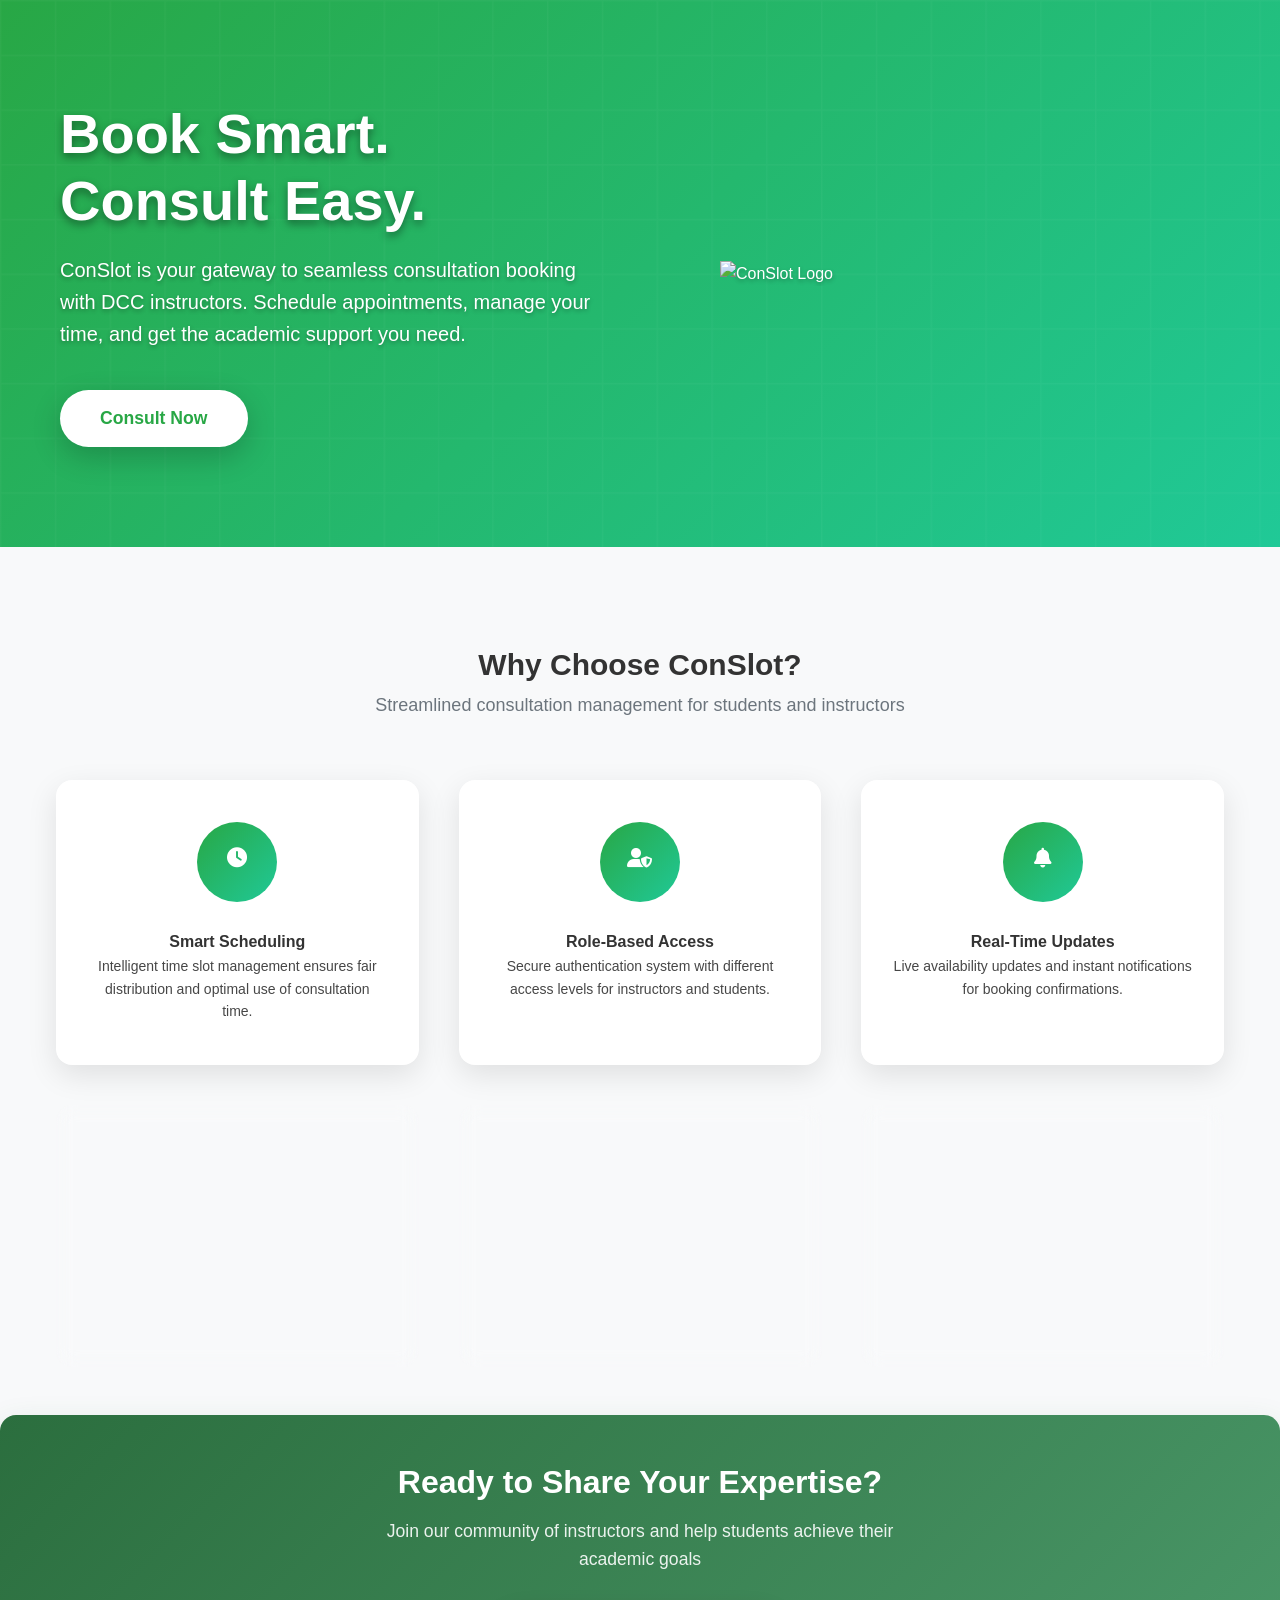
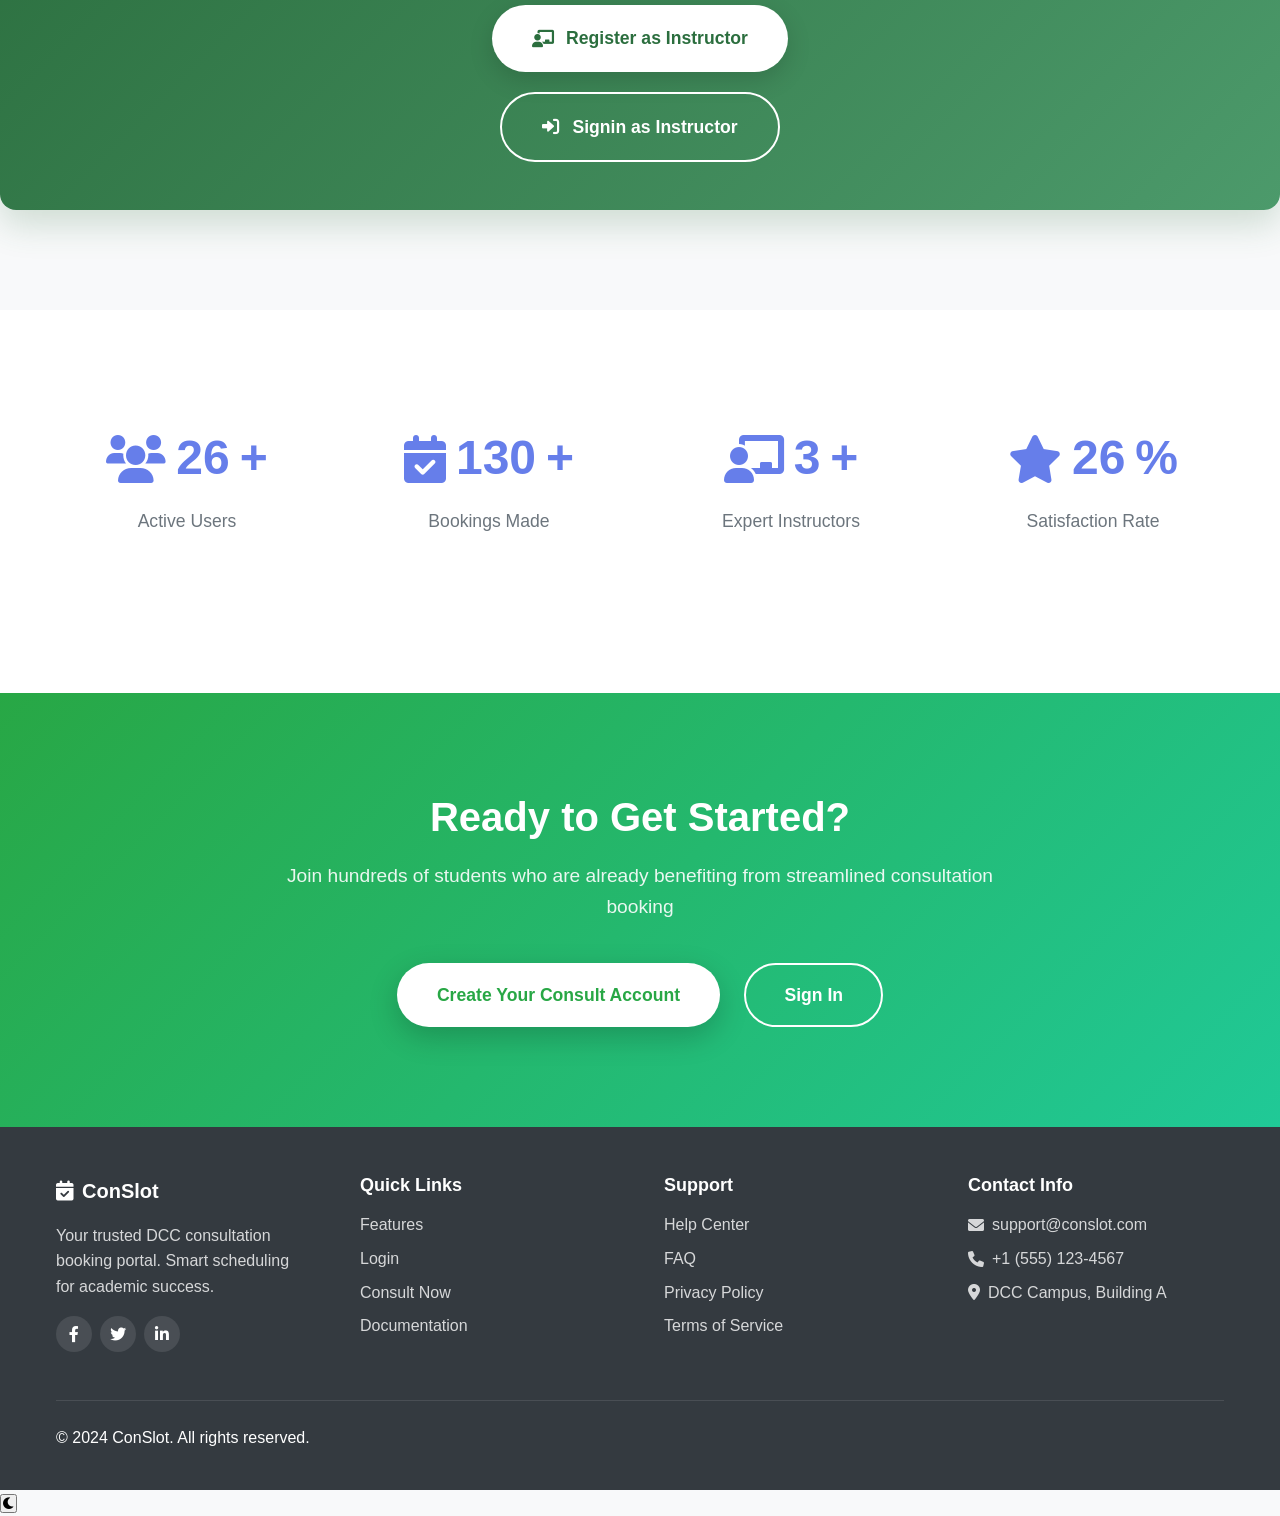
==== index.html @ 869dbb1c "Enhanced instructor registration and login system with modal interfaces - Added instructor registrat" ====
<!DOCTYPE html>
<html lang="en">
<head>
    <meta charset="UTF-8">
    <meta name="viewport" content="width=device-width, initial-scale=1.0">
    <title>ConSlot</title>
    <meta name="description" content="Book Smart. Consult Easy. Your gateway to seamless DCC consultation booking with expert instructors.">
    <meta name="keywords" content="consultation, booking, DCC, education, appointments, scheduling">
    <meta name="author" content="ConSlot Team">
    
    <!-- Open Graph Meta Tags -->
    <meta property="og:title" content="ConSlot - DCC Consultation Booking Portal">
    <meta property="og:description" content="Book Smart. Consult Easy. Your gateway to seamless DCC consultation booking.">
    <meta property="og:type" content="website">
    <meta property="og:url" content="https://yourdomain.com">
    
    <!-- Favicon -->
    <link rel="icon" type="image/png" href="img/conslot.png">
    
    <!-- CSS -->
    <link rel="stylesheet" href="css/style.css">
    <link rel="stylesheet" href="https://cdnjs.cloudflare.com/ajax/libs/font-awesome/6.0.0/css/all.min.css">
    
    <style>
        /* Additional landing page styles */
        .hero {
            background: linear-gradient(135deg, #28a745 0%, #20c997 100%);
            color: white;
            padding: 100px 0;
            position: relative;
            overflow: hidden;
            text-shadow: 0 2px 4px rgba(0,0,0,0.3);
        }
        
        .hero::before {
            content: '';
            position: absolute;
            top: 0;
            left: 0;
            right: 0;
            bottom: 0;
            background: url('data:image/svg+xml,<svg xmlns="http://www.w3.org/2000/svg" viewBox="0 0 100 100"><defs><pattern id="grid" width="10" height="10" patternUnits="userSpaceOnUse"><path d="M 10 0 L 0 0 0 10" fill="none" stroke="rgba(255,255,255,0.1)" stroke-width="0.5"/></pattern></defs><rect width="100" height="100" fill="url(%23grid)"/></svg>');
            opacity: 0.3;
        }
        
        .hero-content {
            position: relative;
            z-index: 2;
            max-width: 1200px;
            margin: 0 auto;
            padding: 0 20px;
            display: grid;
            grid-template-columns: 1fr 1fr;
            gap: 60px;
            align-items: center;
        }
        
        .hero-text h1 {
            font-size: 3.5rem;
            font-weight: 700;
            margin-bottom: 20px;
            line-height: 1.2;
            animation: fadeInUp 0.8s ease-out;
            color: #ffffff;
            text-shadow: 0 4px 8px rgba(0,0,0,0.4);
        }
        
        .hero-text p {
            font-size: 1.25rem;
            margin-bottom: 40px;
            opacity: 1;
            animation: fadeInUp 0.8s ease-out 0.2s both;
            color: #ffffff;
            text-shadow: 0 2px 4px rgba(0,0,0,0.3);
            font-weight: 500;
        }
        
        .hero-actions {
            display: flex;
            gap: 20px;
            flex-wrap: wrap;
            animation: fadeInUp 0.8s ease-out 0.4s both;
        }
        
        .hero-image {
            display: flex;
            flex-direction: column;
            justify-content: center;
            align-items: center;
            gap: 30px;
            animation: fadeInRight 0.8s ease-out 0.6s both;
        }
        
        .hero-image img {
            max-width: 100%;
            height: auto;
        }
        
        .conslot-logo {
            width: 450px;
            animation: float 3s ease-in-out infinite;
        }
        
        .features {
            padding: 100px 0;
            background: #f8f9fa;
            color: #333333;
        }
        
        .features-grid {
            display: grid;
            grid-template-columns: repeat(auto-fit, minmax(300px, 1fr));
            gap: 40px;
            margin-top: 60px;
        }
        
        .feature-card {
            background: white;
            padding: 40px 30px;
            border-radius: 16px;
            text-align: center;
            box-shadow: 0 10px 30px rgba(0,0,0,0.1);
            transition: all 0.3s ease;
            border: 2px solid transparent;
            color: #333333;
        }
        
        .feature-card:hover {
            transform: translateY(-10px);
            box-shadow: 0 20px 40px rgba(0,0,0,0.15);
            border-color: #667eea;
        }
        
        .feature-icon {
            width: 80px;
            height: 80px;
            margin: 0 auto 30px;
            background: linear-gradient(135deg, #28a745, #20c997);
            border-radius: 50%;
            display: flex;
            align-items: center;
            justify-content: center;
            font-size: 2rem;
            color: white;
            transition: transform 0.3s ease;
        }
        
        .feature-card:hover .feature-icon {
            transform: scale(1.1);
        }
        
        .stats {
            padding: 80px 0;
            background: white;
        }
        
        .stats-grid {
            display: grid;
            grid-template-columns: repeat(auto-fit, minmax(200px, 1fr));
            gap: 40px;
            text-align: center;
        }
        
        .stat-item {
            padding: 30px 20px;
        }
        
        .stat-number {
            font-size: 3rem;
            font-weight: 700;
            color: #667eea;
            margin-bottom: 10px;
            display: flex;
            align-items: center;
            justify-content: center;
            gap: 10px;
        }
        
        .stat-label {
            font-size: 1.1rem;
            color: #6c757d;
            font-weight: 500;
        }
        
        .cta {
            padding: 100px 0;
            background: linear-gradient(135deg, #28a745 0%, #20c997 100%);
            color: white;
            text-align: center;
        }
        
        .cta-content {
            max-width: 800px;
            margin: 0 auto;
            padding: 0 20px;
        }
        
        .cta h2 {
            font-size: 2.5rem;
            margin-bottom: 20px;
        }
        
        .cta p {
            font-size: 1.2rem;
            margin-bottom: 40px;
            opacity: 0.9;
        }
        
        .btn-cta {
            background: white;
            color: #28a745;
            padding: 18px 40px;
            font-size: 1.1rem;
            font-weight: 600;
            border: none;
            border-radius: 50px;
            text-decoration: none;
            display: inline-block;
            transition: all 0.3s ease;
            box-shadow: 0 10px 30px rgba(0,0,0,0.2);
        }
        
        .btn-cta:hover {
            transform: translateY(-3px);
            box-shadow: 0 15px 40px rgba(0,0,0,0.3);
            text-decoration: none;
            color: #20c997;
        }
        
        .btn-instructor-register {
            background: transparent;
            color: white;
            border: 2px solid white;
            padding: 16px 38px;
            font-size: 1.1rem;
            font-weight: 600;
            border-radius: 50px;
            text-decoration: none;
            display: inline-flex;
            align-items: center;
            gap: 10px;
            transition: all 0.3s ease;
            margin-left: 20px;
        }
        
        .btn-instructor-register:hover {
            background: white;
            color: #2b6e3e;
            transform: translateY(-3px);
            text-decoration: none;
        }
        
        .btn-secondary {
            background: transparent;
            color: white;
            border: 2px solid white;
            padding: 16px 38px;
            font-size: 1.1rem;
            font-weight: 600;
            border-radius: 50px;
            text-decoration: none;
            display: inline-block;
            transition: all 0.3s ease;
            margin-left: 20px;
        }
        
        .btn-secondary:hover {
            background: white;
            color: #667eea;
            text-decoration: none;
            transform: translateY(-3px);
        }
        
        /* Instructor CTA in Features Section */
        .instructor-cta-features {
            background: linear-gradient(135deg, #2b6e3e 0%, #4c9a6b 100%);
            margin: 3rem 0 0;
            padding: 3rem 2rem;
            border-radius: var(--radius-xl);
            text-align: center;
            box-shadow: 0 15px 35px rgba(43, 110, 62, 0.2);
        }
        
        .instructor-cta-features .cta-content {
            max-width: 600px;
            margin: 0 auto;
        }
        
        .instructor-cta-features h3 {
            color: white;
            font-size: 2rem;
            font-weight: 700;
            margin-bottom: 1rem;
        }
        
        .instructor-cta-features p {
            color: rgba(255, 255, 255, 0.9);
            font-size: 1.1rem;
            margin-bottom: 2rem;
            font-weight: 500;
        }
        
        .btn-instructor-features {
            background: white;
            color: #2b6e3e;
            padding: 1.2rem 2.5rem;
            font-size: 1.1rem;
            font-weight: 600;
            border: none;
            border-radius: 50px;
            text-decoration: none;
            display: inline-flex;
            align-items: center;
            gap: 12px;
            transition: all 0.3s ease;
            box-shadow: 0 8px 25px rgba(0, 0, 0, 0.15);
        }
        
        .btn-instructor-features:hover {
            transform: translateY(-3px);
            box-shadow: 0 12px 35px rgba(0, 0, 0, 0.25);
            text-decoration: none;
        }
        
        .cta-buttons {
            display: flex;
            gap: 20px;
            justify-content: center;
            flex-wrap: wrap;
        }
        
        .btn-signin-features {
            background: transparent;
            color: white;
            border: 2px solid white;
            padding: 1.2rem 2.5rem;
            font-size: 1.1rem;
            font-weight: 600;
            border-radius: 50px;
            text-decoration: none;
            display: inline-flex;
            align-items: center;
            gap: 12px;
            transition: all 0.3s ease;
        }
        
        .btn-signin-features:hover {
            background: white;
            color: #2b6e3e;
            transform: translateY(-3px);
            text-decoration: none;
        }
        
        @keyframes fadeInUp {
            from {
                opacity: 0;
                transform: translateY(30px);
            }
            to {
                opacity: 1;
                transform: translateY(0);
            }
        }
        
        @keyframes fadeInRight {
            from {
                opacity: 0;
                transform: translateX(30px);
            }
            to {
                opacity: 1;
                transform: translateX(0);
            }
        }
        
        @keyframes float {
            0%, 100% {
                transform: translateY(0);
            }
            50% {
                transform: translateY(-20px);
            }
        }
        
        /* Modal Styles */
        .modal {
            display: none;
            position: fixed;
            z-index: 1000;
            left: 0;
            top: 0;
            width: 100%;
            height: 100%;
            background-color: rgba(0, 0, 0, 0.5);
            animation: fadeIn 0.3s ease;
            justify-content: center;
            align-items: center;
        }
        
        .modal.show {
            display: flex;
        }
        
        .modal-content {
            background: white;
            margin: 10% auto;
            padding: 0;
            border-radius: 16px;
            width: 90%;
            max-width: 500px;
            box-shadow: 0 20px 60px rgba(0, 0, 0, 0.3);
            animation: slideIn 0.3s ease;
        }
        
        .modal-header {
            background: linear-gradient(135deg, #28a745 0%, #20c997 100%);
            color: white;
            padding: 25px 30px;
            border-radius: 16px 16px 0 0;
            display: flex;
            justify-content: space-between;
            align-items: center;
        }
        
        .modal-header h3 {
            margin: 0;
            font-size: 1.5rem;
            font-weight: 600;
        }
        
        .close-btn {
            background: none;
            border: none;
            color: white;
            font-size: 2rem;
            cursor: pointer;
            opacity: 0.8;
            transition: opacity 0.3s ease;
            padding: 0;
            width: 30px;
            height: 30px;
            display: flex;
            align-items: center;
            justify-content: center;
        }
        
        .close-btn:hover {
            opacity: 1;
        }
        
        .modal-body {
            padding: 40px 30px;
            text-align: center;
        }
        
        .modal-body p {
            font-size: 1.2rem;
            margin-bottom: 30px;
            color: #333;
            font-weight: 500;
        }
        
        .modal-actions {
            display: flex;
            gap: 20px;
            justify-content: center;
            flex-wrap: wrap;
        }
        
        .modal-actions .btn {
            padding: 15px 30px;
            font-size: 1rem;
            font-weight: 600;
            border-radius: 50px;
            text-decoration: none;
            cursor: pointer;
            transition: all 0.3s ease;
            border: none;
            display: inline-flex;
            align-items: center;
            gap: 10px;
            min-width: 180px;
            justify-content: center;
        }
        
        .modal-actions .btn-primary {
            background: linear-gradient(135deg, #28a745 0%, #20c997 100%);
            color: white;
            box-shadow: 0 10px 30px rgba(40, 167, 69, 0.3);
        }
        
        .modal-actions .btn-primary:hover {
            transform: translateY(-3px);
            box-shadow: 0 15px 40px rgba(40, 167, 69, 0.4);
        }
        
        .modal-actions .btn-secondary {
            background: white;
            color: #28a745;
            border: 2px solid #28a745;
        }
        
        .modal-actions .btn-secondary:hover {
            background: #28a745;
            color: white;
            transform: translateY(-3px);
        }
        
        /* Modal Form Styles */
        .modal-large {
            max-width: 600px;
            width: 95%;
        }
        
        .modal-body {
            padding: 40px 30px;
            text-align: left;
        }
        
        .form-row {
            display: grid;
            grid-template-columns: 1fr 1fr 1fr;
            gap: 15px;
            margin-bottom: 20px;
        }
        
        .form-group {
            margin-bottom: 20px;
        }
        
        .form-label {
            display: flex;
            align-items: center;
            gap: 8px;
            margin-bottom: 8px;
            font-weight: 600;
            color: #374151;
            font-size: 0.9rem;
        }
        
        .form-label i {
            width: 20px;
            height: 20px;
            background: linear-gradient(135deg, #28a745, #20c997);
            border-radius: 6px;
            display: flex;
            align-items: center;
            justify-content: center;
            color: white;
            font-size: 0.75rem;
        }
        
        .form-control {
            width: 100%;
            padding: 12px 15px;
            border: 2px solid #e5e7eb;
            border-radius: 10px;
            font-size: 0.95rem;
            transition: all 0.3s ease;
            background: #f9fafb;
            color: #1f2937;
            font-weight: 500;
        }
        
        .form-control:focus {
            outline: none;
            border-color: #28a745;
            background: white;
            box-shadow: 0 0 0 3px rgba(40, 167, 69, 0.1);
            transform: translateY(-1px);
        }
        
        .form-control::placeholder {
            color: #9ca3af;
            font-weight: 400;
        }
        
        .password-input-group {
            position: relative;
        }
        
        .password-toggle {
            position: absolute;
            right: 15px;
            top: 50%;
            transform: translateY(-50%);
            background: none;
            border: none;
            color: #6b7280;
            cursor: pointer;
            padding: 5px;
            border-radius: 6px;
            transition: all 0.3s ease;
            font-size: 0.9rem;
        }
        
        .password-toggle:hover {
            color: #28a745;
            background: rgba(40, 167, 69, 0.1);
        }
        
        .password-strength {
            margin-top: 8px;
            display: none;
        }
        
        .strength-bar {
            height: 3px;
            border-radius: 2px;
            margin-bottom: 5px;
            transition: all 0.3s ease;
            background: #e5e7eb;
        }
        
        .strength-text {
            font-size: 0.7rem;
            font-weight: 500;
            color: #6b7280;
        }
        
        .strength-weak .strength-bar {
            background: #ef4444;
            width: 20%;
        }
        
        .strength-fair .strength-bar {
            background: #f59e0b;
            width: 40%;
        }
        
        .strength-good .strength-bar {
            background: #eab308;
            width: 60%;
        }
        
        .strength-strong .strength-bar {
            background: #10b981;
            width: 80%;
        }
        
        .strength-very-strong .strength-bar {
            background: #06b6d4;
            width: 100%;
        }
        
        .form-options {
            margin-bottom: 25px;
            display: flex;
            justify-content: space-between;
            align-items: center;
            flex-wrap: wrap;
            gap: 10px;
        }
        
        .checkbox-label {
            display: flex;
            align-items: flex-start;
            gap: 10px;
            font-size: 0.85rem;
            color: #4b5563;
            cursor: pointer;
            line-height: 1.4;
            font-weight: 500;
            margin: 0;
        }
        
        .checkbox-label input[type="checkbox"] {
            width: 1rem;
            height: 1rem;
            accent-color: #28a745;
            cursor: pointer;
            margin-top: 2px;
            flex-shrink: 0;
        }
        
        .checkbox-label a {
            color: #28a745;
            text-decoration: none;
            font-weight: 600;
            transition: all 0.3s ease;
        }
        
        .checkbox-label a:hover {
            text-decoration: underline;
        }
        
        .forgot-password {
            color: #28a745;
            text-decoration: none;
            font-size: 0.85rem;
            font-weight: 600;
            transition: all 0.3s ease;
        }
        
        .forgot-password:hover {
            text-decoration: underline;
        }
        
        .form-actions {
            display: flex;
            flex-direction: column;
            gap: 15px;
        }
        
        .btn-full {
            width: 100%;
            padding: 15px 20px;
            font-size: 1rem;
            font-weight: 600;
            border-radius: 10px;
            text-decoration: none;
            cursor: pointer;
            transition: all 0.3s ease;
            border: none;
            display: flex;
            align-items: center;
            justify-content: center;
            gap: 10px;
        }
        
        .btn-full.btn-primary {
            background: linear-gradient(135deg, #28a745, #20c997);
            color: white;
            box-shadow: 0 10px 25px rgba(40, 167, 69, 0.3);
        }
        
        .btn-full.btn-primary:hover {
            transform: translateY(-2px);
            box-shadow: 0 15px 35px rgba(40, 167, 69, 0.4);
        }
        
        .btn-full.btn-secondary {
            background: white;
            color: #28a745;
            border: 2px solid #28a745;
        }
        
        .btn-full.btn-secondary:hover {
            background: #28a745;
            color: white;
            transform: translateY(-2px);
        }
        
        .btn-google {
            width: 100%;
            padding: 1.125rem;
            background: white;
            border: 2px solid #e5e7eb;
            border-radius: 16px;
            color: #374151;
            display: flex;
            align-items: center;
            justify-content: center;
            gap: 0.75rem;
            transition: all 0.3s ease;
            text-decoration: none;
            font-weight: 600;
            font-size: 1rem;
            box-shadow: 0 4px 15px rgba(0, 0, 0, 0.05);
        }
        
        .btn-google:hover {
            background: #f8fafc;
            border-color: #28a745;
            color: #1f2937;
            text-decoration: none;
            transform: translateY(-2px);
            box-shadow: 0 8px 25px rgba(40, 167, 69, 0.15);
        }
        
        .btn-google i {
            color: #4285f4;
            font-size: 1.25rem;
        }
        
        @media (max-width: 768px) {
            .form-row {
                grid-template-columns: 1fr;
                gap: 15px;
            }
            
            .modal-large {
                max-width: 95%;
                margin: 5% auto;
            }
            
            .modal-body {
                padding: 30px 20px;
            }
        }
        
        .modal-actions .btn-secondary {
            background: #f8f9fa;
            color: #333;
            border: 2px solid #e9ecef;
            box-shadow: 0 5px 20px rgba(0, 0, 0, 0.1);
        }
        
        .modal-actions .btn-secondary:hover {
            background: #e9ecef;
            transform: translateY(-2px);
            box-shadow: 0 8px 25px rgba(0, 0, 0, 0.15);
        }
        
        @keyframes fadeIn {
            from { opacity: 0; }
            to { opacity: 1; }
        }
        
        @keyframes slideIn {
            from {
                transform: translateY(-50px);
                opacity: 0;
            }
            to {
                transform: translateY(0);
                opacity: 1;
            }
        }
        
        @media (max-width: 768px) {
            .hero-content {
                grid-template-columns: 1fr;
                text-align: center;
            }
            
            .hero-text h1 {
                font-size: 2.5rem;
            }
            
            .hero-actions {
                justify-content: center;
            }
            
            .hero-image i {
                font-size: 8rem;
            }
            
            .features-grid {
                grid-template-columns: 1fr;
            }
            
            .stats-grid {
                grid-template-columns: repeat(2, 1fr);
            }
            
            .btn-secondary {
                margin-left: 0;
                margin-top: 20px;
            }
        }
    </style>
</head>
<body>
    <!-- Hero Section -->
    <section class="hero">
        <div class="hero-content">
            <div class="hero-text">
                <h1>Book Smart.<br>Consult Easy.</h1>
                <p>ConSlot is your gateway to seamless consultation booking with DCC instructors. Schedule appointments, manage your time, and get the academic support you need.</p>
                <div class="hero-actions">
                    <button onclick="showRegistrationModal()" class="btn-cta">Consult Now</button>
                </div>
            </div>
            <div class="hero-image">
                <img src="img/conslot-w-word-lg.png" alt="ConSlot Logo" class="conslot-logo">
            </div>
        </div>
    </section>

    <!-- Registration Modal -->
    <div id="registrationModal" class="modal">
        <div class="modal-content">
            <div class="modal-header">
                <h3>Welcome to ConSlot!</h3>
                <button class="close-btn" onclick="closeRegistrationModal()">&times;</button>
            </div>
            <div class="modal-body" id="modalBody">
                <!-- Initial choice screen -->
                <div id="choiceScreen">
                    <p>Do you already have an account with ConSlot?</p>
                    <div class="modal-actions">
                        <button onclick="showLoginScreen()" class="btn btn-primary">
                            <i class="fas fa-sign-in-alt"></i>
                            Yes, I have an account
                        </button>
                        <button onclick="showRegisterScreen()" class="btn btn-secondary">
                            <i class="fas fa-user-plus"></i>
                            No, I need to register
                        </button>
                    </div>
                </div>
                
                <!-- Registration form screen (hidden by default) -->
                <div id="registerScreen" style="display: none;">
                    <form id="registerModalForm" method="POST" action="auth/register.php">
                        <input type="hidden" name="csrf_token" value="">
                        
                        <div class="form-row">
                            <div class="form-group">
                                <label for="firstName" class="form-label">
                                    <i class="fas fa-user"></i>
                                    First Name
                                </label>
                                <input 
                                    type="text" 
                                    id="firstName" 
                                    name="first_name" 
                                    class="form-control" 
                                    placeholder="Enter your first name"
                                    required
                                    autocomplete="given-name"
                                >
                            </div>
                            
                            <div class="form-group">
                                <label for="middleName" class="form-label">
                                    <i class="fas fa-user"></i>
                                    Middle Name
                                </label>
                                <input 
                                    type="text" 
                                    id="middleName" 
                                    name="middle_name" 
                                    class="form-control" 
                                    placeholder="Enter your middle name (optional)"
                                    autocomplete="additional-name"
                                >
                            </div>
                            
                            <div class="form-group">
                                <label for="lastName" class="form-label">
                                    <i class="fas fa-user"></i>
                                    Last Name
                                </label>
                                <input 
                                    type="text" 
                                    id="lastName" 
                                    name="last_name" 
                                    class="form-control" 
                                    placeholder="Enter your last name"
                                    required
                                    autocomplete="family-name"
                                >
                            </div>
                        </div>
                        
                        <div class="form-group">
                            <label for="email" class="form-label">
                                <i class="fas fa-envelope"></i>
                                Email Address
                            </label>
                            <input 
                                type="email" 
                                id="email" 
                                name="email" 
                                class="form-control" 
                                placeholder="Enter your email"
                                required
                                autocomplete="email"
                            >
                        </div>
                        
                        <div class="form-group">
                            <label for="password" class="form-label">
                                <i class="fas fa-lock"></i>
                                Password
                            </label>
                            <div class="password-input-group">
                                <input 
                                    type="password" 
                                    id="password" 
                                    name="password" 
                                    class="form-control" 
                                    placeholder="Create a password"
                                    required
                                    autocomplete="new-password"
                                    minlength="6"
                                >
                                <button type="button" class="password-toggle" onclick="togglePassword('password')">
                                    <i class="fas fa-eye"></i>
                                </button>
                            </div>
                            <div class="password-strength" id="passwordStrength"></div>
                        </div>
                        
                        <div class="form-group">
                            <label for="confirm_password" class="form-label">
                                <i class="fas fa-lock"></i>
                                Confirm Password
                            </label>
                            <div class="password-input-group">
                                <input 
                                    type="password" 
                                    id="confirm_password" 
                                    name="confirm_password" 
                                    class="form-control" 
                                    placeholder="Confirm your password"
                                    required
                                    autocomplete="new-password"
                                    minlength="6"
                                >
                                <button type="button" class="password-toggle" onclick="togglePassword('confirm_password')">
                                    <i class="fas fa-eye"></i>
                                </button>
                            </div>
                        </div>
                        
                        <div class="form-options">
                            <label class="checkbox-label">
                                <input type="checkbox" name="terms" required>
                                <span class="checkmark"></span>
                                I agree to <a href="#" onclick="showTerms(); return false;">Terms of Service</a> and <a href="#" onclick="showPrivacy(); return false;">Privacy Policy</a>
                            </label>
                        </div>
                        
                        <div class="form-actions">
                            <button type="submit" class="btn btn-primary btn-full" id="submitBtn">
                                <i class="fas fa-user-plus"></i>
                                Create Account
                            </button>
                            <button type="button" class="btn btn-secondary btn-full" onclick="showChoiceScreen()">
                                <i class="fas fa-arrow-left"></i>
                                Back
                            </button>
                        </div>
                    </form>
                </div>
                
                <div class="auth-divider" id="registerDivider" style="display: none;">
                    <span>OR</span>
                </div>
                
                <div class="google-signin" id="registerGoogle" style="display: none;">
                    <a href="auth/google_oauth.php?action=register" class="btn btn-google btn-full">
                        <i class="fab fa-google"></i>
                        Sign up with Google
                    </a>
                </div>
            </div>
        </div>
    </div>

    <!-- Login Modal -->
    <div id="loginModal" class="modal">
        <div class="modal-content">
            <div class="modal-header">
                <h3>Sign In to ConSlot</h3>
                <button class="close-btn" onclick="closeLoginModal()">&times;</button>
            </div>
            <div class="modal-body">
                <form id="loginModalForm" method="POST" action="auth/login.php">
                    <input type="hidden" name="csrf_token" value="">
                    
                    <div class="form-group">
                        <label for="loginEmail" class="form-label">
                            <i class="fas fa-envelope"></i>
                            Email Address
                        </label>
                        <input 
                            type="email" 
                            id="loginEmail" 
                            name="email" 
                            class="form-control" 
                            placeholder="Enter your email"
                            required
                            autocomplete="email"
                        >
                    </div>
                    
                    <div class="form-group">
                        <label for="loginPassword" class="form-label">
                            <i class="fas fa-lock"></i>
                            Password
                        </label>
                        <div class="password-input-group">
                            <input 
                                type="password" 
                                id="loginPassword" 
                                name="password" 
                                class="form-control" 
                                placeholder="Enter your password"
                                required
                                autocomplete="current-password"
                            >
                            <button type="button" class="password-toggle" onclick="togglePassword('loginPassword')">
                                <i class="fas fa-eye"></i>
                            </button>
                        </div>
                    </div>
                    
                    <div class="form-options">
                        <label class="checkbox-label">
                            <input type="checkbox" name="remember" id="rememberMe">
                            <span class="checkmark"></span>
                            Remember me for 30 days
                        </label>
                        <a href="#" class="forgot-password">Forgot password?</a>
                    </div>
                    
                    <div class="form-actions">
                        <button type="submit" class="btn btn-primary btn-full">
                            <i class="fas fa-sign-in-alt"></i>
                            Sign In
                        </button>
                        <button type="button" class="btn btn-secondary btn-full" onclick="switchToRegister()">
                            <i class="fas fa-user-plus"></i>
                            Need an account? Register
                        </button>
                    </div>
                </form>
                
                <div class="auth-divider">
                    <span>OR</span>
                </div>
                
                <div class="google-signin">
                    <a href="auth/google_oauth.php?action=login" class="btn btn-google btn-full">
                        <i class="fab fa-google"></i>
                        Sign in with Google
                    </a>
                </div>
            </div>
        </div>
    </div>

    <!-- Instructor Login Modal -->
    <div id="instructorLoginModal" class="modal">
        <div class="modal-content">
            <div class="modal-header">
                <h3>Sign In to ConSlot</h3>
                <button class="close-btn" onclick="closeInstructorLoginModal()">&times;</button>
            </div>
            <div class="modal-body">
                <form id="instructorLoginForm" method="POST" action="auth/login.php">
                    <input type="hidden" name="csrf_token" value="">
                    <input type="hidden" name="user_type" value="instructor">
                    
                    <div class="form-group">
                        <label for="instructorLoginEmail" class="form-label">
                            <i class="fas fa-envelope"></i>
                            Email Address
                        </label>
                        <input 
                            type="email" 
                            id="instructorLoginEmail" 
                            name="email" 
                            class="form-control" 
                            placeholder="Enter your email"
                            required
                            autocomplete="email"
                        >
                    </div>
                    
                    <div class="form-group">
                        <label for="instructorLoginPassword" class="form-label">
                            <i class="fas fa-lock"></i>
                            Password
                        </label>
                        <div class="password-input-group">
                            <input 
                                type="password" 
                                id="instructorLoginPassword" 
                                name="password" 
                                class="form-control" 
                                placeholder="Enter your password"
                                required
                                autocomplete="current-password"
                            >
                            <button type="button" class="password-toggle" onclick="togglePassword('instructorLoginPassword')">
                                <i class="fas fa-eye"></i>
                            </button>
                        </div>
                    </div>
                    
                    <div class="form-options">
                        <label class="checkbox-label">
                            <input type="checkbox" name="remember" id="instructorRememberMe">
                            <span class="checkmark"></span>
                            Remember me for 30 days
                        </label>
                        <a href="#" class="forgot-password">Forgot password?</a>
                    </div>
                    
                    <div class="form-actions">
                        <button type="submit" class="btn btn-primary btn-full">
                            <i class="fas fa-sign-in-alt"></i>
                            Sign In
                        </button>
                        <button type="button" class="btn btn-secondary btn-full" onclick="showInstructorRegisterModal()">
                            <i class="fas fa-user-plus"></i>
                            Need an account? Register
                        </button>
                    </div>
                </form>
                
                <div class="auth-divider">
                    <span>OR</span>
                </div>
                
                <div class="google-signin">
                    <a href="auth/google_oauth.php?action=login&user_type=instructor" class="btn btn-google btn-full">
                        <i class="fab fa-google"></i>
                        Sign in with Google
                    </a>
                </div>
            </div>
        </div>
    </div>

    <!-- Instructor Registration Modal -->
    <div id="instructorRegisterModal" class="modal">
        <div class="modal-content">
            <div class="modal-header">
                <h3>Create Your ConSlot Account</h3>
                <button class="close-btn" onclick="closeInstructorRegisterModal()">&times;</button>
            </div>
            <div class="modal-body">
                <form id="instructorRegisterModalForm" method="POST" action="auth/instructor_register.php">
                    <input type="hidden" name="csrf_token" value="">
                    <input type="hidden" name="user_type" value="instructor">
                    
                    <div class="form-row">
                        <div class="form-group">
                            <label for="instructorFirstName" class="form-label">
                                <i class="fas fa-user"></i>
                                First Name
                            </label>
                            <input 
                                type="text" 
                                id="instructorFirstName" 
                                name="first_name" 
                                class="form-control" 
                                placeholder="Enter your first name"
                                required
                                autocomplete="given-name"
                            >
                        </div>
                        
                        <div class="form-group">
                            <label for="instructorMiddleName" class="form-label">
                                <i class="fas fa-user"></i>
                                Middle Name
                            </label>
                            <input 
                                type="text" 
                                id="instructorMiddleName" 
                                name="middle_name" 
                                class="form-control" 
                                placeholder="Enter your middle name (optional)"
                                autocomplete="additional-name"
                            >
                        </div>
                        
                        <div class="form-group">
                            <label for="instructorLastName" class="form-label">
                                <i class="fas fa-user"></i>
                                Last Name
                            </label>
                            <input 
                                type="text" 
                                id="instructorLastName" 
                                name="last_name" 
                                class="form-control" 
                                placeholder="Enter your last name"
                                required
                                autocomplete="family-name"
                            >
                        </div>
                    </div>
                    
                    <div class="form-group">
                        <label for="instructorEmail" class="form-label">
                            <i class="fas fa-envelope"></i>
                            Email Address
                        </label>
                        <input 
                            type="email" 
                            id="instructorEmail" 
                            name="email" 
                            class="form-control" 
                            placeholder="Enter your email"
                            required
                            autocomplete="email"
                        >
                    </div>
                    
                    <div class="form-group">
                        <label for="instructorPassword" class="form-label">
                            <i class="fas fa-lock"></i>
                            Password
                        </label>
                        <div class="password-input-group">
                            <input 
                                type="password" 
                                id="instructorPassword" 
                                name="password" 
                                class="form-control" 
                                placeholder="Create a password"
                                required
                                autocomplete="new-password"
                                minlength="6"
                            >
                            <button type="button" class="password-toggle" onclick="togglePassword('instructorPassword')">
                                <i class="fas fa-eye"></i>
                            </button>
                        </div>
                        <div class="password-strength" id="instructorPasswordStrength"></div>
                    </div>
                    
                    <div class="form-group">
                        <label for="instructorConfirmPassword" class="form-label">
                            <i class="fas fa-lock"></i>
                            Confirm Password
                        </label>
                        <div class="password-input-group">
                            <input 
                                type="password" 
                                id="instructorConfirmPassword" 
                                name="confirm_password" 
                                class="form-control" 
                                placeholder="Confirm your password"
                                required
                                autocomplete="new-password"
                                minlength="6"
                            >
                            <button type="button" class="password-toggle" onclick="togglePassword('instructorConfirmPassword')">
                                <i class="fas fa-eye"></i>
                            </button>
                        </div>
                    </div>
                    
                    <div class="form-options">
                        <label class="checkbox-label">
                            <input type="checkbox" name="terms" required>
                            <span class="checkmark"></span>
                            I agree to <a href="#" onclick="showTerms(); return false;">Terms of Service</a> and <a href="#" onclick="showPrivacy(); return false;">Privacy Policy</a>
                        </label>
                    </div>
                    
                    <div class="form-actions">
                        <button type="submit" class="btn btn-primary btn-full" id="instructorSubmitBtn">
                            <i class="fas fa-user-plus"></i>
                            Create Account
                        </button>
                        <button type="button" class="btn btn-secondary btn-full" onclick="closeInstructorRegisterModal()">
                            <i class="fas fa-arrow-left"></i>
                            Back
                        </button>
                    </div>
                </form>
                
                <div class="auth-divider">
                    <span>OR</span>
                </div>
                
                <div class="google-signin">
                    <a href="auth/google_oauth.php?action=register&user_type=instructor" class="btn btn-google btn-full">
                        <i class="fab fa-google"></i>
                        Sign up with Google
                    </a>
                </div>
            </div>
        </div>
    </div>

    <!-- Features Section -->
    <section class="features" id="features">
        <div class="container">
            <div class="section-header">
                <h2>Why Choose ConSlot?</h2>
                <p>Streamlined consultation management for students and instructors</p>
            </div>
            
            <div class="features-grid">
                <div class="feature-card">
                    <div class="feature-icon">
                        <i class="fas fa-clock"></i>
                    </div>
                    <h3>Smart Scheduling</h3>
                    <p>Intelligent time slot management ensures fair distribution and optimal use of consultation time.</p>
                </div>
                
                <div class="feature-card">
                    <div class="feature-icon">
                        <i class="fas fa-user-shield"></i>
                    </div>
                    <h3>Role-Based Access</h3>
                    <p>Secure authentication system with different access levels for instructors and students.</p>
                </div>
                
                <div class="feature-card">
                    <div class="feature-icon">
                        <i class="fas fa-bell"></i>
                    </div>
                    <h3>Real-Time Updates</h3>
                    <p>Live availability updates and instant notifications for booking confirmations.</p>
                </div>
                
                <div class="feature-card">
                    <div class="feature-icon">
                        <i class="fas fa-mobile-alt"></i>
                    </div>
                    <h3>Mobile Friendly</h3>
                    <p>Responsive design works seamlessly on desktop, tablet, and mobile devices.</p>
                </div>
                
                <div class="feature-card">
                    <div class="feature-icon">
                        <i class="fas fa-chart-line"></i>
                    </div>
                    <h3>Analytics Dashboard</h3>
                    <p>Comprehensive insights and statistics for instructors to track consultation trends.</p>
                </div>
                
                <div class="feature-card">
                    <div class="feature-icon">
                        <i class="fas fa-history"></i>
                    </div>
                    <h3>Booking History</h3>
                    <p>Complete record of all past and upcoming consultations for easy reference.</p>
                </div>
            </div>
        </div>
        
        <!-- Instructor CTA -->
        <div class="instructor-cta-features">
            <div class="cta-content">
                <h3>Ready to Share Your Expertise?</h3>
                <p>Join our community of instructors and help students achieve their academic goals</p>
                <div class="cta-buttons">
                    <a href="#" onclick="showInstructorRegisterModal()" class="btn-instructor-features">
                        <i class="fas fa-chalkboard-teacher"></i>
                        Register as Instructor
                    </a>
                    <a href="#" onclick="showInstructorLoginModal()" class="btn-signin-features">
                        <i class="fas fa-sign-in-alt"></i>
                        Signin as Instructor
                    </a>
                </div>
            </div>
        </div>
    </section>

    <!-- Statistics Section -->
    <section class="stats">
        <div class="container">
            <div class="stats-grid">
                <div class="stat-item">
                    <div class="stat-number">
                        <i class="fas fa-users"></i>
                        <span class="counter" data-target="100">0</span>+
                    </div>
                    <div class="stat-label">Active Users</div>
                </div>
                
                <div class="stat-item">
                    <div class="stat-number">
                        <i class="fas fa-calendar-check"></i>
                        <span class="counter" data-target="500">0</span>+
                    </div>
                    <div class="stat-label">Bookings Made</div>
                </div>
                
                <div class="stat-item">
                    <div class="stat-number">
                        <i class="fas fa-chalkboard-teacher"></i>
                        <span class="counter" data-target="10">0</span>+
                    </div>
                    <div class="stat-label">Expert Instructors</div>
                </div>
                
                <div class="stat-item">
                    <div class="stat-number">
                        <i class="fas fa-star"></i>
                        <span class="counter" data-target="98">0</span>%
                    </div>
                    <div class="stat-label">Satisfaction Rate</div>
                </div>
            </div>
        </div>
    </section>

    <!-- CTA Section -->
    <section class="cta">
        <div class="cta-content">
            <h2>Ready to Get Started?</h2>
            <p>Join hundreds of students who are already benefiting from streamlined consultation booking</p>
            <div class="cta-actions">
                <a href="register.html" class="btn-cta">Create Your Consult Account</a>
                <a href="auth/login.php" class="btn-secondary">Sign In</a>
            </div>
        </div>
    </section>

    <!-- Footer -->
    <footer class="footer">
        <div class="container">
            <div class="footer-content">
                <div class="footer-section">
                    <div class="footer-brand">
                        <i class="fas fa-calendar-check"></i>
                        <span>ConSlot</span>
                    </div>
                    <p class="footer-description">
                        Your trusted DCC consultation booking portal. Smart scheduling for academic success.
                    </p>
                    <div class="footer-social">
                        <a href="#" class="social-link" title="Facebook">
                            <i class="fab fa-facebook-f"></i>
                        </a>
                        <a href="#" class="social-link" title="Twitter">
                            <i class="fab fa-twitter"></i>
                        </a>
                        <a href="#" class="social-link" title="LinkedIn">
                            <i class="fab fa-linkedin-in"></i>
                        </a>
                    </div>
                </div>
                
                <div class="footer-section">
                    <h3>Quick Links</h3>
                    <ul class="footer-links">
                        <li><a href="#features">Features</a></li>
                        <li><a href="auth/login.php">Login</a></li>
                        <li><a href="register.html">Consult Now</a></li>
                        <li><a href="README.md">Documentation</a></li>
                    </ul>
                </div>
                
                <div class="footer-section">
                    <h3>Support</h3>
                    <ul class="footer-links">
                        <li><a href="#">Help Center</a></li>
                        <li><a href="#">FAQ</a></li>
                        <li><a href="#">Privacy Policy</a></li>
                        <li><a href="#">Terms of Service</a></li>
                    </ul>
                </div>
                
                <div class="footer-section">
                    <h3>Contact Info</h3>
                    <div class="footer-contact">
                        <div class="contact-item">
                            <i class="fas fa-envelope"></i>
                            <span>support@conslot.com</span>
                        </div>
                        <div class="contact-item">
                            <i class="fas fa-phone"></i>
                            <span>+1 (555) 123-4567</span>
                        </div>
                        <div class="contact-item">
                            <i class="fas fa-map-marker-alt"></i>
                            <span>DCC Campus, Building A</span>
                        </div>
                    </div>
                </div>
            </div>
            
            <div class="footer-bottom">
                <div class="footer-copyright">
                    <p>&copy; 2024 ConSlot. All rights reserved.</p>
                </div>
            </div>
        </div>
    </footer>

    <!-- JavaScript -->
    <script src="js/script.js"></script>
    
    <script>
        // Animated counter for statistics
        function animateCounter() {
            const counters = document.querySelectorAll('.counter');
            
            counters.forEach(counter => {
                const target = parseInt(counter.getAttribute('data-target'));
                const increment = target / 100;
                let current = 0;
                
                const updateCounter = () => {
                    current += increment;
                    if (current < target) {
                        counter.textContent = Math.ceil(current);
                        requestAnimationFrame(updateCounter);
                    } else {
                        counter.textContent = target;
                    }
                };
                
                updateCounter();
            });
        }
        
        // Check if element is in viewport
        function isInViewport(element) {
            const rect = element.getBoundingClientRect();
            return (
                rect.top >= 0 &&
                rect.left >= 0 &&
                rect.bottom <= (window.innerHeight || document.documentElement.clientHeight) &&
                rect.right <= (window.innerWidth || document.documentElement.clientWidth)
            );
        }
        
        // Start counter animation when stats section is visible
        function handleScroll() {
            const statsSection = document.querySelector('.stats');
            if (statsSection && isInViewport(statsSection)) {
                animateCounter();
                window.removeEventListener('scroll', handleScroll);
            }
        }
        
        // Smooth scroll for anchor links
        document.querySelectorAll('a[href^="#"]').forEach(anchor => {
            anchor.addEventListener('click', function (e) {
                e.preventDefault();
                const target = document.querySelector(this.getAttribute('href'));
                if (target) {
                    target.scrollIntoView({
                        behavior: 'smooth',
                        block: 'start'
                    });
                }
            });
        });
        
        // Initialize
        window.addEventListener('scroll', handleScroll);
        window.addEventListener('load', handleScroll);
        
        // Modal Functions
        function showRegistrationModal() {
            const modal = document.getElementById('registrationModal');
            modal.classList.add('show');
            document.body.style.overflow = 'hidden';
            // Show choice screen by default
            showChoiceScreen();
        }
        
        function closeRegistrationModal() {
            const modal = document.getElementById('registrationModal');
            modal.classList.remove('show');
            document.body.style.overflow = 'auto';
        }
        
        function goToLogin() {
            window.location.href = 'auth/login.php';
        }
        
        function goToRegister() {
            showRegistrationModal();
        }
        
        // Modal screen management
        function showChoiceScreen() {
            document.getElementById('choiceScreen').style.display = 'block';
            document.getElementById('registerScreen').style.display = 'none';
            document.getElementById('registerDivider').style.display = 'none';
            document.getElementById('registerGoogle').style.display = 'none';
            document.querySelector('.modal-header h3').textContent = 'Welcome to ConSlot!';
        }
        
        function showRegisterScreen() {
            document.getElementById('choiceScreen').style.display = 'none';
            document.getElementById('registerScreen').style.display = 'block';
            document.getElementById('registerDivider').style.display = 'flex';
            document.getElementById('registerGoogle').style.display = 'block';
            document.querySelector('.modal-header h3').textContent = 'Create Your ConSlot Account';
            generateCSRFToken();
        }
        
        function showLoginScreen() {
            closeRegistrationModal();
            showLoginModal();
        }
        
        // Login Modal Functions
        function showLoginModal() {
            const modal = document.getElementById('loginModal');
            modal.classList.add('show');
            document.body.style.overflow = 'hidden';
            generateLoginCSRFToken();
            // Load remembered email if exists
            loadRememberedEmail();
        }
        
        function closeLoginModal() {
            const modal = document.getElementById('loginModal');
            modal.classList.remove('show');
            document.body.style.overflow = 'auto';
        }
        
        // Instructor Registration Modal Functions
        function showInstructorRegisterModal() {
            const modal = document.getElementById('instructorRegisterModal');
            modal.classList.add('show');
            document.body.style.overflow = 'hidden';
            generateCSRFToken();
        }
        
        function closeInstructorRegisterModal() {
            const modal = document.getElementById('instructorRegisterModal');
            modal.classList.remove('show');
            document.body.style.overflow = 'auto';
        }
        
        // Instructor Login Modal Functions
        function showInstructorLoginModal() {
            const modal = document.getElementById('instructorLoginModal');
            modal.classList.add('show');
            document.body.style.overflow = 'hidden';
            generateCSRFToken();
        }
        
        function closeInstructorLoginModal() {
            const modal = document.getElementById('instructorLoginModal');
            modal.classList.remove('show');
            document.body.style.overflow = 'auto';
        }
        
        function switchToRegister() {
            closeLoginModal();
            showRegistrationModal();
            showRegisterScreen();
        }
        
        function switchToLogin() {
            closeRegistrationModal();
            showLoginModal();
        }
        
        // Generate CSRF token for login
        function generateLoginCSRFToken() {
            const tokenInput = document.querySelector('#loginModalForm input[name="csrf_token"]');
            if (tokenInput) {
                tokenInput.value = Math.random().toString(36).substring(2, 15) + Math.random().toString(36).substring(2, 15);
            }
        }
        
        // Load remembered email
        function loadRememberedEmail() {
            const rememberedEmail = getCookie('remember_email');
            if (rememberedEmail) {
                document.getElementById('loginEmail').value = rememberedEmail;
                document.getElementById('rememberMe').checked = true;
            }
        }
        
        // Get cookie value
        function getCookie(name) {
            const value = `; ${document.cookie}`;
            const parts = value.split(`; ${name}=`);
            if (parts.length === 2) return parts.pop().split(';').shift();
        }
        
        // Password functions
        function togglePassword(inputId) {
            const input = document.getElementById(inputId);
            const toggle = input.nextElementSibling.querySelector('i');
            
            if (input.type === 'password') {
                input.type = 'text';
                toggle.classList.remove('fa-eye');
                toggle.classList.add('fa-eye-slash');
            } else {
                input.type = 'password';
                toggle.classList.remove('fa-eye-slash');
                toggle.classList.add('fa-eye');
            }
        }

        // Password strength checker
        function checkPasswordStrength(password) {
            const strengthDiv = document.getElementById('passwordStrength');
            let strength = 0;
            
            if (password.length >= 6) strength++;
            if (password.length >= 10) strength++;
            if (/[a-z]/.test(password) && /[A-Z]/.test(password)) strength++;
            if (/[0-9]/.test(password)) strength++;
            if (/[^a-zA-Z0-9]/.test(password)) strength++;
            
            const strengthLevels = [
                { class: 'weak', text: 'Weak password', color: '#ef4444' },
                { class: 'fair', text: 'Fair password', color: '#f59e0b' },
                { class: 'good', text: 'Good password', color: '#eab308' },
                { class: 'strong', text: 'Strong password', color: '#10b981' },
                { class: 'very-strong', text: 'Very strong password', color: '#06b6d4' }
            ];
            
            const level = strengthLevels[Math.min(strength - 1, strengthLevels.length - 1)];
            
            if (password.length > 0) {
                strengthDiv.innerHTML = `<div class="strength-bar ${level.class}" style="width: ${(strength / 5) * 100}%; background-color: ${level.color};"></div>
                                         <span class="strength-text" style="color: ${level.color};">${level.text}</span>`;
                strengthDiv.style.display = 'block';
            } else {
                strengthDiv.style.display = 'none';
            }
        }

        // Password confirmation checker
        function checkPasswordMatch() {
            const password = document.getElementById('password').value;
            const confirmPassword = document.getElementById('confirm_password').value;
            const confirmInput = document.getElementById('confirm_password');
            
            if (confirmPassword.length > 0) {
                if (password === confirmPassword) {
                    confirmInput.classList.remove('error');
                    confirmInput.classList.add('success');
                } else {
                    confirmInput.classList.remove('success');
                    confirmInput.classList.add('error');
                }
            } else {
                confirmInput.classList.remove('error', 'success');
            }
        }

        // Form validation
        function validateForm() {
            const firstName = document.getElementById('firstName').value.trim();
            const lastName = document.getElementById('lastName').value.trim();
            const email = document.getElementById('email').value.trim();
            const password = document.getElementById('password').value;
            const confirmPassword = document.getElementById('confirm_password').value;
            const terms = document.querySelector('input[name="terms"]').checked;
            const submitBtn = document.getElementById('submitBtn');
            
            let isValid = true;
            
            // Validate first name
            if (firstName.length < 2) {
                isValid = false;
            }
            
            // Validate last name
            if (lastName.length < 2) {
                isValid = false;
            }
            
            // Validate email
            const emailRegex = /^[^\s@]+@[^\s@]+\.[^\s@]+$/;
            if (!emailRegex.test(email)) {
                isValid = false;
            }
            
            // Validate password
            if (password.length < 6) {
                isValid = false;
            }
            
            // Validate password match
            if (password !== confirmPassword) {
                isValid = false;
            }
            
            // Validate terms
            if (!terms) {
                isValid = false;
            }
            
            submitBtn.disabled = !isValid;
        }

        // Generate CSRF token (simplified version)
        function generateCSRFToken() {
            const tokenInput = document.querySelector('input[name="csrf_token"]');
            if (tokenInput) {
                // Generate a simple token (in production, use a more secure method)
                tokenInput.value = Math.random().toString(36).substring(2, 15) + Math.random().toString(36).substring(2, 15);
            }
        }

        function showTerms() {
            alert('Terms of Service:\n\n1. Use platform for legitimate consultation purposes\n2. Respect instructors\' time and schedules\n3. Provide accurate information\n4. Follow academic integrity guidelines\n5. Report any issues or concerns promptly');
        }

        function showPrivacy() {
            alert('Privacy Policy:\n\n1. We collect only necessary information for booking purposes\n2. Your personal data is encrypted and secure\n3. We do not share your information with third parties\n4. You can request data deletion at any time\n5. We comply with data protection regulations');
        }

        // Initialize form validation
        document.addEventListener('DOMContentLoaded', function() {
            const form = document.getElementById('registerModalForm');
            if (form) {
                const passwordField = document.getElementById('password');
                const confirmPasswordField = document.getElementById('confirm_password');
                
                passwordField.addEventListener('input', function() {
                    checkPasswordStrength(this.value);
                    checkPasswordMatch();
                    validateForm();
                });
                
                confirmPasswordField.addEventListener('input', function() {
                    checkPasswordMatch();
                    validateForm();
                });
                
                // Validate all fields on input
                form.addEventListener('input', validateForm);
                form.addEventListener('change', validateForm);
                
                // Initial validation
                validateForm();
            }
        });
        
        // Close modal when clicking outside
        window.onclick = function(event) {
            const regModal = document.getElementById('registrationModal');
            const loginModal = document.getElementById('loginModal');
            const instructorModal = document.getElementById('instructorRegisterModal');
            const instructorLoginModal = document.getElementById('instructorLoginModal');
            
            if (event.target === regModal) {
                closeRegistrationModal();
            }
            if (event.target === loginModal) {
                closeLoginModal();
            }
            if (event.target === instructorModal) {
                closeInstructorRegisterModal();
            }
            if (event.target === instructorLoginModal) {
                closeInstructorLoginModal();
            }
        }
        
        // Close modal with Escape key
        document.addEventListener('keydown', function(event) {
            if (event.key === 'Escape') {
                closeRegistrationModal();
                closeLoginModal();
                closeInstructorRegisterModal();
                closeInstructorLoginModal();
            }
        });
    </script>
</body>
</html>
---- css/style.css ----
/**
 * ConSlot CSS Stylesheet
 * DCC Consultation Booking Portal
 */

/* CSS Variables */
:root {
    /* Colors */
    --primary-color: #007bff;
    --primary-dark: #0056b3;
    --primary-light: #66b3ff;
    --secondary-color: #6c757d;
    --success-color: #28a745;
    --warning-color: #ffc107;
    --danger-color: #dc3545;
    --info-color: #17a2b8;
    --light-color: #f8f9fa;
    --dark-color: #343a40;
    
    /* Background Colors */
    --bg-primary: #ffffff;
    --bg-secondary: #f8f9fa;
    --bg-light: #e9ecef;
    --bg-dark: #343a40;
    
    /* Text Colors */
    --text-primary: #212529;
    --text-secondary: #6c757d;
    --text-muted: #868e96;
    --text-light: #ffffff;
    
    /* Border Colors */
    --border-color: #dee2e6;
    --border-light: #e9ecef;
    --border-dark: #adb5bd;
    
    /* Shadow */
    --shadow-sm: 0 0.125rem 0.25rem rgba(0, 0, 0, 0.075);
    --shadow: 0 0.5rem 1rem rgba(0, 0, 0, 0.15);
    --shadow-lg: 0 1rem 3rem rgba(0, 0, 0, 0.175);
    
    /* Spacing */
    --spacing-xs: 0.25rem;
    --spacing-sm: 0.5rem;
    --spacing-md: 1rem;
    --spacing-lg: 1.5rem;
    --spacing-xl: 3rem;
    
    /* Border Radius */
    --radius-sm: 0.25rem;
    --radius: 0.375rem;
    --radius-lg: 0.5rem;
    --radius-xl: 1rem;
    
    /* Typography */
    --font-family: -apple-system, BlinkMacSystemFont, 'Segoe UI', Roboto, 'Helvetica Neue', Arial, sans-serif;
    --font-size-xs: 0.75rem;
    --font-size-sm: 0.875rem;
    --font-size-base: 1rem;
    --font-size-lg: 1.125rem;
    --font-size-xl: 1.25rem;
    --font-size-2xl: 1.5rem;
    --font-size-3xl: 1.875rem;
    --font-size-4xl: 2.25rem;
    
    /* Transitions */
    --transition: all 0.3s ease;
    --transition-fast: all 0.15s ease;
}

/* Reset and Base Styles */
* {
    margin: 0;
    padding: 0;
    box-sizing: border-box;
}

html {
    scroll-behavior: smooth;
}

body {
    font-family: var(--font-family);
    font-size: var(--font-size-base);
    line-height: 1.6;
    color: var(--text-primary);
    background-color: var(--bg-secondary);
}

/* Container */
.container {
    max-width: 1200px;
    margin: 0 auto;
    padding: 0 var(--spacing-md);
}

/* Typography */
h1, h2, h3, h4, h5, h6 {
    font-weight: 600;
    line-height: 1.2;
    margin-bottom: var(--spacing-md);
}

h1 { font-size: var(--font-size-3xl); }
h2 { font-size: var(--font-size-2xl); }
h3 { font-size: var(--font-size-xl); }
h4 { font-size: var(--font-size-lg); }
h5 { font-size: var(--font-size-base); }
h6 { font-size: var(--font-size-sm); }

p {
    margin-bottom: var(--spacing-md);
}

a {
    color: var(--primary-color);
    text-decoration: none;
    transition: var(--transition-fast);
}

a:hover {
    color: var(--primary-dark);
    text-decoration: underline;
}

/* Header Navigation */
.header {
    background: var(--bg-primary);
    box-shadow: var(--shadow-sm);
    position: sticky;
    top: 0;
    z-index: 1000;
}

.navbar {
    padding: var(--spacing-md) 0;
}

.nav-container {
    display: flex;
    justify-content: space-between;
    align-items: center;
    max-width: 1200px;
    margin: 0 auto;
    padding: 0 var(--spacing-md);
}

.nav-brand .brand-link {
    display: flex;
    align-items: center;
    gap: var(--spacing-sm);
    font-size: var(--font-size-xl);
    font-weight: 700;
    color: var(--primary-color);
    text-decoration: none;
}

.nav-brand .brand-link:hover {
    text-decoration: none;
    color: var(--primary-dark);
}

.nav-menu {
    display: flex;
    align-items: center;
    gap: var(--spacing-lg);
}

.nav-links {
    display: flex;
    gap: var(--spacing-md);
}

.nav-link {
    display: flex;
    align-items: center;
    gap: var(--spacing-xs);
    padding: var(--spacing-sm) var(--spacing-md);
    border-radius: var(--radius);
    color: var(--text-secondary);
    text-decoration: none;
    transition: var(--transition-fast);
}

.nav-link:hover {
    color: var(--primary-color);
    background-color: var(--bg-light);
    text-decoration: none;
}

.nav-user {
    position: relative;
}

.user-dropdown {
    position: relative;
}

.user-dropdown-btn {
    display: flex;
    align-items: center;
    gap: var(--spacing-xs);
    padding: var(--spacing-sm) var(--spacing-md);
    background: var(--bg-light);
    border: 1px solid var(--border-color);
    border-radius: var(--radius);
    cursor: pointer;
    transition: var(--transition-fast);
}

.user-dropdown-btn:hover {
    background: var(--bg-secondary);
}

.user-dropdown-menu {
    position: absolute;
    top: 100%;
    right: 0;
    background: var(--bg-primary);
    border: 1px solid var(--border-color);
    border-radius: var(--radius);
    box-shadow: var(--shadow-lg);
    min-width: 250px;
    opacity: 0;
    visibility: hidden;
    transform: translateY(-10px);
    transition: var(--transition-fast);
    z-index: 1001;
}

.user-dropdown-menu.show {
    opacity: 1;
    visibility: visible;
    transform: translateY(0);
}

.user-info {
    padding: var(--spacing-md);
    border-bottom: 1px solid var(--border-light);
}

.user-name {
    font-weight: 600;
    margin-bottom: var(--spacing-xs);
}

.user-email {
    font-size: var(--font-size-sm);
    color: var(--text-secondary);
    margin-bottom: var(--spacing-xs);
}

.role-badge {
    display: inline-block;
    padding: var(--spacing-xs) var(--spacing-sm);
    font-size: var(--font-size-xs);
    font-weight: 500;
    border-radius: var(--radius-sm);
    text-transform: uppercase;
}

.role-admin {
    background: var(--primary-color);
    color: var(--text-light);
}

.role-student {
    background: var(--success-color);
    color: var(--text-light);
}

.dropdown-divider {
    height: 1px;
    background: var(--border-light);
    margin: var(--spacing-xs) 0;
}

.dropdown-item {
    display: flex;
    align-items: center;
    gap: var(--spacing-sm);
    padding: var(--spacing-sm) var(--spacing-md);
    color: var(--text-primary);
    text-decoration: none;
    transition: var(--transition-fast);
}

.dropdown-item:hover {
    background: var(--bg-light);
    color: var(--primary-color);
    text-decoration: none;
}

.dropdown-item.logout {
    color: var(--danger-color);
}

.dropdown-item.logout:hover {
    background: rgba(220, 53, 69, 0.1);
}

.mobile-menu-toggle {
    display: none;
    background: none;
    border: none;
    font-size: var(--font-size-lg);
    color: var(--text-primary);
    cursor: pointer;
}

/* Main Content */
.main-content {
    min-height: calc(100vh - 80px);
    padding-top: var(--spacing-lg);
}

.page-header {
    background: var(--bg-primary);
    padding: var(--spacing-xl) 0;
    margin-bottom: var(--spacing-lg);
    border-bottom: 1px solid var(--border-light);
}

.page-title {
    font-size: var(--font-size-3xl);
    font-weight: 700;
    color: var(--text-primary);
    margin-bottom: var(--spacing-sm);
}

.page-subtitle {
    font-size: var(--font-size-lg);
    color: var(--text-secondary);
    margin: 0;
}

/* Breadcrumbs */
.breadcrumbs {
    margin-bottom: var(--spacing-lg);
}

.breadcrumb {
    display: flex;
    align-items: center;
    gap: var(--spacing-sm);
    list-style: none;
    padding: var(--spacing-sm) 0;
}

.breadcrumb li {
    display: flex;
    align-items: center;
    gap: var(--spacing-sm);
}

.breadcrumb li:not(:last-child)::after {
    content: '/';
    color: var(--text-muted);
}

.breadcrumb a {
    color: var(--text-secondary);
    text-decoration: none;
}

.breadcrumb a:hover {
    color: var(--primary-color);
}

.breadcrumb .active {
    color: var(--text-primary);
    font-weight: 500;
}

/* Flash Messages */
.flash-messages {
    margin-bottom: var(--spacing-lg);
}

.alert {
    padding: var(--spacing-md);
    border-radius: var(--radius);
    margin-bottom: var(--spacing-md);
    border: 1px solid transparent;
    display: flex;
    align-items: center;
    justify-content: space-between;
}

.alert-success {
    background: rgba(40, 167, 69, 0.1);
    border-color: var(--success-color);
    color: var(--success-color);
}

.alert-danger {
    background: rgba(220, 53, 69, 0.1);
    border-color: var(--danger-color);
    color: var(--danger-color);
}

.alert-warning {
    background: rgba(255, 193, 7, 0.1);
    border-color: var(--warning-color);
    color: #856404;
}

.alert-info {
    background: rgba(23, 162, 184, 0.1);
    border-color: var(--info-color);
    color: var(--info-color);
}

.btn-close {
    background: none;
    border: none;
    font-size: var(--font-size-lg);
    cursor: pointer;
    opacity: 0.7;
    transition: var(--transition-fast);
}

.btn-close:hover {
    opacity: 1;
}

/* Buttons */
.btn {
    display: inline-flex;
    align-items: center;
    gap: var(--spacing-xs);
    padding: var(--spacing-sm) var(--spacing-md);
    font-size: var(--font-size-base);
    font-weight: 500;
    text-align: center;
    border: 1px solid transparent;
    border-radius: var(--radius);
    cursor: pointer;
    transition: var(--transition-fast);
    text-decoration: none;
    line-height: 1.5;
}

.btn:hover {
    text-decoration: none;
    transform: translateY(-1px);
}

.btn:active {
    transform: translateY(0);
}

.btn:disabled {
    opacity: 0.6;
    cursor: not-allowed;
    transform: none;
}

.btn-primary {
    background: var(--primary-color);
    border-color: var(--primary-color);
    color: var(--text-light);
}

.btn-primary:hover {
    background: var(--primary-dark);
    border-color: var(--primary-dark);
    color: var(--text-light);
}

.btn-outline {
    background: transparent;
    border-color: var(--border-color);
    color: var(--text-primary);
}

.btn-outline:hover {
    background: var(--bg-light);
    border-color: var(--border-dark);
}

.btn-success {
    background: var(--success-color);
    border-color: var(--success-color);
    color: var(--text-light);
}

.btn-warning {
    background: var(--warning-color);
    border-color: var(--warning-color);
    color: var(--text-primary);
}

.btn-danger {
    background: var(--danger-color);
    border-color: var(--danger-color);
    color: var(--text-light);
}

.btn-sm {
    padding: var(--spacing-xs) var(--spacing-sm);
    font-size: var(--font-size-sm);
}

.btn-large {
    padding: var(--spacing-md) var(--spacing-lg);
    font-size: var(--font-size-lg);
}

.btn-full {
    width: 100%;
    justify-content: center;
}

/* Forms */
.form-group {
    margin-bottom: var(--spacing-md);
}

.form-label {
    display: block;
    margin-bottom: var(--spacing-xs);
    font-weight: 500;
    color: var(--text-primary);
}

.form-control {
    width: 100%;
    padding: var(--spacing-sm) var(--spacing-md);
    font-size: var(--font-size-base);
    border: 1px solid var(--border-color);
    border-radius: var(--radius);
    background: var(--bg-primary);
    transition: var(--transition-fast);
}

.form-control:focus {
    outline: none;
    border-color: var(--primary-color);
    box-shadow: 0 0 0 0.2rem rgba(0, 123, 255, 0.25);
}

.form-control.error {
    border-color: var(--danger-color);
}

.form-control.success {
    border-color: var(--success-color);
}

.form-help {
    display: block;
    margin-top: var(--spacing-xs);
    font-size: var(--font-size-sm);
    color: var(--text-muted);
}

.password-input-group {
    position: relative;
}

.password-toggle {
    position: absolute;
    right: var(--spacing-sm);
    top: 50%;
    transform: translateY(-50%);
    background: none;
    border: none;
    color: var(--text-muted);
    cursor: pointer;
    padding: var(--spacing-xs);
}

.password-toggle:hover {
    color: var(--text-primary);
}

.password-strength {
    margin-top: var(--spacing-xs);
    display: none;
}

.strength-bar {
    height: 4px;
    border-radius: 2px;
    margin-bottom: var(--spacing-xs);
}

.strength-text {
    font-size: var(--font-size-xs);
    font-weight: 500;
}

.checkbox-label {
    display: flex;
    align-items: center;
    gap: var(--spacing-sm);
    cursor: pointer;
}

.checkbox-label input[type="checkbox"] {
    display: none;
}

.checkmark {
    width: 18px;
    height: 18px;
    border: 2px solid var(--border-color);
    border-radius: var(--radius-sm);
    position: relative;
    transition: var(--transition-fast);
}

.checkbox-label input[type="checkbox"]:checked + .checkmark {
    background: var(--primary-color);
    border-color: var(--primary-color);
}

.checkbox-label input[type="checkbox"]:checked + .checkmark::after {
    content: '✓';
    position: absolute;
    top: 50%;
    left: 50%;
    transform: translate(-50%, -50%);
    color: var(--text-light);
    font-size: var(--font-size-xs);
    font-weight: bold;
}

/* Cards */
.card {
    background: var(--bg-primary);
    border-radius: var(--radius-lg);
    box-shadow: var(--shadow-sm);
    margin-bottom: var(--spacing-lg);
    overflow: hidden;
}

.card-header {
    padding: var(--spacing-lg);
    border-bottom: 1px solid var(--border-light);
    display: flex;
    justify-content: space-between;
    align-items: center;
}

.card-header h3 {
    margin: 0;
    font-size: var(--font-size-xl);
}

.card-content {
    padding: var(--spacing-lg);
}

/* Dashboard Styles */
.dashboard {
    padding: var(--spacing-lg) 0;
}

.stats-grid {
    display: grid;
    grid-template-columns: repeat(auto-fit, minmax(250px, 1fr));
    gap: var(--spacing-lg);
    margin-bottom: var(--spacing-xl);
}

.stat-card {
    background: var(--bg-primary);
    border-radius: var(--radius-lg);
    padding: var(--spacing-lg);
    box-shadow: var(--shadow-sm);
    display: flex;
    align-items: center;
    gap: var(--spacing-md);
    transition: var(--transition-fast);
}

.stat-card:hover {
    transform: translateY(-2px);
    box-shadow: var(--shadow);
}

.stat-icon {
    width: 60px;
    height: 60px;
    border-radius: var(--radius-lg);
    display: flex;
    align-items: center;
    justify-content: center;
    font-size: var(--font-size-2xl);
    color: var(--text-light);
}

.stat-icon.blue { background: var(--primary-color); }
.stat-icon.green { background: var(--success-color); }
.stat-icon.orange { background: var(--warning-color); }
.stat-icon.purple { background: #6f42c1; }

.stat-content h3 {
    font-size: var(--font-size-2xl);
    font-weight: 700;
    margin-bottom: var(--spacing-xs);
}

.stat-content p {
    color: var(--text-secondary);
    margin-bottom: var(--spacing-sm);
}

.stat-details {
    display: flex;
    flex-direction: column;
    gap: var(--spacing-xs);
}

.detail-item {
    display: flex;
    align-items: center;
    gap: var(--spacing-xs);
    font-size: var(--font-size-sm);
    color: var(--text-muted);
}

/* Quick Actions */
.quick-actions {
    margin-bottom: var(--spacing-xl);
}

.quick-actions h2 {
    margin-bottom: var(--spacing-lg);
}

.actions-grid {
    display: grid;
    grid-template-columns: repeat(auto-fit, minmax(200px, 1fr));
    gap: var(--spacing-lg);
}

.action-card {
    background: var(--bg-primary);
    border-radius: var(--radius-lg);
    padding: var(--spacing-lg);
    text-align: center;
    box-shadow: var(--shadow-sm);
    transition: var(--transition-fast);
    text-decoration: none;
    color: var(--text-primary);
    display: block;
}

.action-card:hover {
    transform: translateY(-2px);
    box-shadow: var(--shadow);
    text-decoration: none;
    color: var(--primary-color);
}

.action-icon {
    width: 50px;
    height: 50px;
    margin: 0 auto var(--spacing-md);
    background: var(--bg-light);
    border-radius: 50%;
    display: flex;
    align-items: center;
    justify-content: center;
    font-size: var(--font-size-xl);
    color: var(--primary-color);
}

.action-card h3 {
    margin-bottom: var(--spacing-sm);
    font-size: var(--font-size-lg);
}

.action-card p {
    font-size: var(--font-size-sm);
    color: var(--text-secondary);
    margin: 0;
}

/* Dashboard Content */
.dashboard-content {
    margin-bottom: var(--spacing-xl);
}

.dashboard-grid {
    display: grid;
    grid-template-columns: repeat(auto-fit, minmax(400px, 1fr));
    gap: var(--spacing-lg);
}

/* Booking and Slot Lists */
.booking-list,
.slot-list {
    display: flex;
    flex-direction: column;
    gap: var(--spacing-md);
}

.booking-item,
.slot-item {
    background: var(--bg-light);
    border-radius: var(--radius);
    padding: var(--spacing-md);
    display: flex;
    justify-content: space-between;
    align-items: center;
    transition: var(--transition-fast);
}

.booking-item:hover,
.slot-item:hover {
    background: var(--border-light);
}

.booking-info,
.slot-info {
    flex: 1;
}

.booking-title,
.slot-title {
    display: flex;
    align-items: center;
    gap: var(--spacing-sm);
    margin-bottom: var(--spacing-xs);
    font-weight: 500;
}

.booking-status,
.slot-availability {
    font-size: var(--font-size-sm);
    padding: var(--spacing-xs) var(--spacing-sm);
    border-radius: var(--radius-sm);
}

.status-confirmed {
    background: rgba(40, 167, 69, 0.1);
    color: var(--success-color);
}

.status-completed {
    background: rgba(0, 123, 255, 0.1);
    color: var(--primary-color);
}

.status-cancelled {
    background: rgba(220, 53, 69, 0.1);
    color: var(--danger-color);
}

.booking-details,
.slot-details {
    display: flex;
    flex-wrap: wrap;
    gap: var(--spacing-md);
    margin-bottom: var(--spacing-xs);
}

.booking-details span,
.slot-details span {
    display: flex;
    align-items: center;
    gap: var(--spacing-xs);
    font-size: var(--font-size-sm);
    color: var(--text-secondary);
}

.booking-description,
.slot-description {
    font-size: var(--font-size-sm);
    color: var(--text-muted);
    margin-top: var(--spacing-xs);
}

.booking-actions,
.slot-actions {
    display: flex;
    gap: var(--spacing-sm);
}

/* Empty States */
.empty-state {
    text-align: center;
    padding: var(--spacing-xl);
    color: var(--text-muted);
}

.empty-state i {
    font-size: var(--font-size-4xl);
    margin-bottom: var(--spacing-md);
    opacity: 0.5;
}

.empty-state h3 {
    color: var(--text-secondary);
    margin-bottom: var(--spacing-sm);
}

.empty-state p {
    margin-bottom: var(--spacing-lg);
}

.empty-actions {
    display: flex;
    gap: var(--spacing-md);
    justify-content: center;
}

/* Hero Section */
.hero {
    background: linear-gradient(135deg, var(--primary-color), var(--primary-dark));
    color: var(--text-light);
    padding: var(--spacing-xl) 0;
}

.hero-content {
    max-width: 1200px;
    margin: 0 auto;
    padding: 0 var(--spacing-md);
    display: grid;
    grid-template-columns: 1fr 1fr;
    gap: var(--spacing-xl);
    align-items: center;
}

.hero-title {
    font-size: var(--font-size-4xl);
    font-weight: 700;
    margin-bottom: var(--spacing-md);
    line-height: 1.2;
}

.hero-subtitle {
    font-size: var(--font-size-lg);
    margin-bottom: var(--spacing-xl);
    opacity: 0.9;
}

.hero-actions {
    display: flex;
    gap: var(--spacing-md);
    flex-wrap: wrap;
}

.hero-image {
    display: flex;
    justify-content: center;
    align-items: center;
}

.hero-image i {
    font-size: 10rem;
    opacity: 0.3;
}

/* Features Section */
.features {
    padding: var(--spacing-xl) 0;
    background: var(--bg-primary);
}

.section-header {
    text-align: center;
    margin-bottom: var(--spacing-xl);
}

.section-header h2 {
    font-size: var(--font-size-3xl);
    margin-bottom: var(--spacing-sm);
}

.section-header p {
    font-size: var(--font-size-lg);
    color: var(--text-secondary);
}

.features-grid {
    display: grid;
    grid-template-columns: repeat(auto-fit, minmax(300px, 1fr));
    gap: var(--spacing-xl);
}

.feature-item {
    text-align: center;
    padding: var(--spacing-lg);
}

.feature-icon {
    width: 80px;
    height: 80px;
    margin: 0 auto var(--spacing-md);
    background: var(--bg-light);
    border-radius: 50%;
    display: flex;
    align-items: center;
    justify-content: center;
    font-size: var(--font-size-2xl);
    color: var(--primary-color);
}

.feature-item h3 {
    margin-bottom: var(--spacing-sm);
    font-size: var(--font-size-xl);
}

.feature-item p {
    color: var(--text-secondary);
    line-height: 1.6;
}

/* Authentication Pages */
.auth-container {
    min-height: 100vh;
    display: flex;
    align-items: center;
    justify-content: center;
    padding: var(--spacing-lg);
    background: linear-gradient(135deg, var(--primary-color), var(--primary-dark));
}

.auth-card {
    background: var(--bg-primary);
    border-radius: var(--radius-xl);
    box-shadow: var(--shadow-lg);
    width: 100%;
    max-width: 400px;
    padding: var(--spacing-xl);
}

.auth-header {
    text-align: center;
    margin-bottom: var(--spacing-xl);
}

.auth-logo {
    width: 60px;
    height: 60px;
    margin: 0 auto var(--spacing-md);
    background: var(--primary-color);
    border-radius: 50%;
    display: flex;
    align-items: center;
    justify-content: center;
    font-size: var(--font-size-2xl);
    color: var(--text-light);
}

.auth-header h1 {
    font-size: var(--font-size-2xl);
    margin-bottom: var(--spacing-sm);
}

.auth-header p {
    color: var(--text-secondary);
    margin: 0;
}

.auth-form {
    margin-bottom: var(--spacing-lg);
}

.form-options {
    display: flex;
    justify-content: space-between;
    align-items: center;
    margin-bottom: var(--spacing-lg);
}

.forgot-link {
    font-size: var(--font-size-sm);
    color: var(--primary-color);
}

.auth-footer {
    text-align: center;
    padding-top: var(--spacing-lg);
    border-top: 1px solid var(--border-light);
}

.auth-footer p {
    color: var(--text-secondary);
    margin: 0;
}

.auth-footer a {
    color: var(--primary-color);
    font-weight: 500;
}

.auth-features {
    position: absolute;
    top: var(--spacing-xl);
    left: var(--spacing-xl);
    display: grid;
    grid-template-columns: repeat(3, 1fr);
    gap: var(--spacing-lg);
    max-width: 600px;
}

.feature-card {
    background: rgba(255, 255, 255, 0.1);
    backdrop-filter: blur(10px);
    border-radius: var(--radius-lg);
    padding: var(--spacing-md);
    text-align: center;
    color: var(--text-light);
}

.feature-card i {
    font-size: var(--font-size-xl);
    margin-bottom: var(--spacing-sm);
}

.feature-card h3 {
    font-size: var(--font-size-base);
    margin-bottom: var(--spacing-xs);
}

.feature-card p {
    font-size: var(--font-size-sm);
    opacity: 0.9;
    margin: 0;
}

/* Footer */
.footer {
    background: var(--bg-dark);
    color: var(--text-light);
    padding: var(--spacing-xl) 0 var(--spacing-lg);
    margin-top: auto;
}

.footer-content {
    display: grid;
    grid-template-columns: repeat(auto-fit, minmax(250px, 1fr));
    gap: var(--spacing-xl);
    margin-bottom: var(--spacing-xl);
}

.footer-section h3 {
    margin-bottom: var(--spacing-md);
    font-size: var(--font-size-lg);
}

.footer-brand {
    display: flex;
    align-items: center;
    gap: var(--spacing-sm);
    font-size: var(--font-size-xl);
    font-weight: 700;
    color: var(--text-light);
    margin-bottom: var(--spacing-md);
}

.footer-description {
    color: rgba(255, 255, 255, 0.8);
    line-height: 1.6;
    margin-bottom: var(--spacing-md);
}

.footer-social {
    display: flex;
    gap: var(--spacing-sm);
}

.social-link {
    width: 36px;
    height: 36px;
    background: rgba(255, 255, 255, 0.1);
    border-radius: 50%;
    display: flex;
    align-items: center;
    justify-content: center;
    color: var(--text-light);
    transition: var(--transition-fast);
}

.social-link:hover {
    background: var(--primary-color);
    color: var(--text-light);
    text-decoration: none;
}

.footer-links {
    list-style: none;
}

.footer-links li {
    margin-bottom: var(--spacing-sm);
}

.footer-links a {
    color: rgba(255, 255, 255, 0.8);
    display: flex;
    align-items: center;
    gap: var(--spacing-xs);
    transition: var(--transition-fast);
}

.footer-links a:hover {
    color: var(--text-light);
    text-decoration: none;
}

.footer-contact {
    display: flex;
    flex-direction: column;
    gap: var(--spacing-sm);
}

.contact-item {
    display: flex;
    align-items: center;
    gap: var(--spacing-sm);
    color: rgba(255, 255, 255, 0.8);
}

.footer-bottom {
    display: flex;
    justify-content: space-between;
    align-items: center;
    padding-top: var(--spacing-lg);
    border-top: 1px solid rgba(255, 255, 255, 0.1);
}

.footer-bottom-links {
    display: flex;
    gap: var(--spacing-md);
}

.footer-bottom-links a {
    color: rgba(255, 255, 255, 0.8);
    font-size: var(--font-size-sm);
    transition: var(--transition-fast);
}

.footer-bottom-links a:hover {
    color: var(--text-light);
    text-decoration: none;
}

/* Back to Top Button */
.back-to-top {
    position: fixed;
    bottom: var(--spacing-lg);
    right: var(--spacing-lg);
    width: 50px;
    height: 50px;
    background: var(--primary-color);
    color: var(--text-light);
    border: none;
    border-radius: 50%;
    display: flex;
    align-items: center;
    justify-content: center;
    font-size: var(--font-size-lg);
    cursor: pointer;
    opacity: 0;
    visibility: hidden;
    transition: var(--transition-fast);
    z-index: 1000;
}

.back-to-top.show {
    opacity: 1;
    visibility: visible;
}

.back-to-top:hover {
    background: var(--primary-dark);
    transform: translateY(-2px);
}

/* Modal */
.modal {
    position: fixed;
    top: 0;
    left: 0;
    width: 100%;
    height: 100%;
    background: rgba(0, 0, 0, 0.5);
    display: flex;
    align-items: center;
    justify-content: center;
    z-index: 2000;
}

.modal-content {
    background: var(--bg-primary);
    border-radius: var(--radius-lg);
    box-shadow: var(--shadow-lg);
    max-width: 500px;
    width: 90%;
    max-height: 90vh;
    overflow-y: auto;
}

.modal-header {
    padding: var(--spacing-lg);
    border-bottom: 1px solid var(--border-light);
    display: flex;
    justify-content: space-between;
    align-items: center;
}

.modal-header h3 {
    margin: 0;
}

.modal-close {
    background: none;
    border: none;
    font-size: var(--font-size-2xl);
    cursor: pointer;
    color: var(--text-muted);
    transition: var(--transition-fast);
}

.modal-close:hover {
    color: var(--text-primary);
}

.modal-body {
    padding: var(--spacing-lg);
}

/* Pagination */
.pagination {
    display: flex;
    justify-content: center;
    align-items: center;
    gap: var(--spacing-xs);
    margin: var(--spacing-lg) 0;
}

.pagination-link {
    padding: var(--spacing-sm) var(--spacing-md);
    border: 1px solid var(--border-color);
    border-radius: var(--radius);
    color: var(--text-primary);
    text-decoration: none;
    transition: var(--transition-fast);
}

.pagination-link:hover {
    background: var(--bg-light);
    border-color: var(--border-dark);
    text-decoration: none;
}

.pagination-link.active {
    background: var(--primary-color);
    border-color: var(--primary-color);
    color: var(--text-light);
}

.pagination-ellipsis {
    padding: var(--spacing-sm) var(--spacing-md);
    color: var(--text-muted);
}

.pagination-wrapper {
    display: flex;
    justify-content: center;
    margin-top: var(--spacing-xl);
}

/* Tables */
.table {
    width: 100%;
    border-collapse: collapse;
    background: var(--bg-primary);
    border-radius: var(--radius);
    overflow: hidden;
    box-shadow: var(--shadow-sm);
}

.table th,
.table td {
    padding: var(--spacing-md);
    text-align: left;
    border-bottom: 1px solid var(--border-light);
}

.table th {
    background: var(--bg-light);
    font-weight: 600;
    color: var(--text-primary);
}

.table tbody tr:hover {
    background: var(--bg-light);
}

.table-responsive {
    overflow-x: auto;
}

/* Progress Bars */
.progress-bar {
    width: 100%;
    height: 8px;
    background: var(--bg-light);
    border-radius: 4px;
    overflow: hidden;
}

.progress-fill {
    height: 100%;
    background: var(--success-color);
    transition: width 0.3s ease;
}

/* Status Badges */
.status-badge {
    display: inline-block;
    padding: var(--spacing-xs) var(--spacing-sm);
    font-size: var(--font-size-xs);
    font-weight: 500;
    border-radius: var(--radius-sm);
    text-transform: uppercase;
}

.status-badge.active {
    background: rgba(40, 167, 69, 0.1);
    color: var(--success-color);
}

.status-badge.inactive {
    background: rgba(220, 53, 69, 0.1);
    color: var(--danger-color);
}

/* Responsive Design */
@media (max-width: 768px) {
    .container {
        padding: 0 var(--spacing-sm);
    }
    
    .nav-container {
        flex-wrap: wrap;
    }
    
    .nav-menu {
        order: 3;
        width: 100%;
        margin-top: var(--spacing-md);
        display: none;
    }
    
    .navbar.mobile-menu-open .nav-menu {
        display: block;
    }
    
    .nav-links {
        flex-direction: column;
        gap: var(--spacing-sm);
    }
    
    .mobile-menu-toggle {
        display: block;
    }
    
    .hero-content {
        grid-template-columns: 1fr;
        text-align: center;
    }
    
    .hero-actions {
        justify-content: center;
    }
    
    .hero-image {
        order: -1;
    }
    
    .stats-grid {
        grid-template-columns: 1fr;
    }
    
    .actions-grid {
        grid-template-columns: 1fr;
    }
    
    .dashboard-grid {
        grid-template-columns: 1fr;
    }
    
    .features-grid {
        grid-template-columns: 1fr;
    }
    
    .footer-content {
        grid-template-columns: 1fr;
        text-align: center;
    }
    
    .footer-social {
        justify-content: center;
    }
    
    .footer-bottom {
        flex-direction: column;
        gap: var(--spacing-md);
        text-align: center;
    }
    
    .auth-features {
        display: none;
    }
    
    .booking-item,
    .slot-item {
        flex-direction: column;
        align-items: flex-start;
        gap: var(--spacing-md);
    }
    
    .booking-actions,
    .slot-actions {
        width: 100%;
        justify-content: flex-end;
    }
    
    .filter-grid {
        grid-template-columns: 1fr;
    }
    
    .form-grid {
        grid-template-columns: 1fr;
    }
    
    .empty-actions {
        flex-direction: column;
    }
}

@media (max-width: 480px) {
    .page-title {
        font-size: var(--font-size-2xl);
    }
    
    .hero-title {
        font-size: var(--font-size-2xl);
    }
    
    .auth-card {
        margin: var(--spacing-md);
        padding: var(--spacing-lg);
    }
    
    .modal-content {
        width: 95%;
        margin: var(--spacing-md);
    }
    
    .btn {
        padding: var(--spacing-sm) var(--spacing-md);
        font-size: var(--font-size-sm);
    }
    
    .stat-card {
        flex-direction: column;
        text-align: center;
    }
}

/* Print Styles */
@media print {
    .header,
    .footer,
    .back-to-top,
    .btn,
    .modal,
    .pagination {
        display: none !important;
    }
    
    .main-content {
        margin-top: 0;
        padding-top: 0;
    }
    
    .card {
        box-shadow: none;
        border: 1px solid var(--border-color);
    }
    
    body {
        background: var(--bg-primary);
        color: var(--text-primary);
    }
}

/* Accessibility */
@media (prefers-reduced-motion: reduce) {
    * {
        animation-duration: 0.01ms !important;
        animation-iteration-count: 1 !important;
        transition-duration: 0.01ms !important;
    }
}

/* Focus Styles */
.btn:focus,
.form-control:focus,
.nav-link:focus {
    outline: 2px solid var(--primary-color);
    outline-offset: 2px;
}

/* High Contrast Mode */
@media (prefers-contrast: high) {
    :root {
        --border-color: #000000;
        --text-primary: #000000;
        --bg-primary: #ffffff;
    }
}

/* Dark Mode Support */
@media (prefers-color-scheme: dark) {
    :root {
        --bg-primary: #1a1a1a;
        --bg-secondary: #2d2d2d;
        --bg-light: #404040;
        --text-primary: #ffffff;
        --text-secondary: #b0b0b0;
        --text-muted: #808080;
        --border-color: #404040;
        --border-light: #333333;
    }
    
    .form-control {
        background: var(--bg-secondary);
        color: var(--text-primary);
    }
    
    .card {
        background: var(--bg-secondary);
    }
}

/* Debug Information */
.debug-info {
    position: fixed;
    bottom: 0;
    left: 0;
    right: 0;
    background: rgba(0, 0, 0, 0.9);
    color: #00ff00;
    padding: var(--spacing-md);
    font-family: monospace;
    font-size: var(--font-size-xs);
    z-index: 9999;
}

.debug-content {
    max-height: 200px;
    overflow-y: auto;
}

.debug-content p {
    margin: var(--spacing-xs) 0;
}

/* Loading States */
.loading {
    opacity: 0.6;
    pointer-events: none;
}

.spinner {
    display: inline-block;
    width: 20px;
    height: 20px;
    border: 3px solid var(--border-light);
    border-top: 3px solid var(--primary-color);
    border-radius: 50%;
    animation: spin 1s linear infinite;
}

@keyframes spin {
    0% { transform: rotate(0deg); }
    100% { transform: rotate(360deg); }
}

/* Tooltips */
.tooltip {
    position: absolute;
    background: var(--bg-dark);
    color: var(--text-light);
    padding: var(--spacing-xs) var(--spacing-sm);
    border-radius: var(--radius-sm);
    font-size: var(--font-size-xs);
    white-space: nowrap;
    z-index: 1000;
    pointer-events: none;
}

/* Animations */
@keyframes fadeIn {
    from {
        opacity: 0;
        transform: translateY(20px);
    }
    to {
        opacity: 1;
        transform: translateY(0);
    }
}

.fade-in {
    animation: fadeIn 0.5s ease-out;
}

@keyframes slideIn {
    from {
        transform: translateX(-100%);
    }
    to {
        transform: translateX(0);
    }
}

.slide-in {
    animation: slideIn 0.3s ease-out;
}
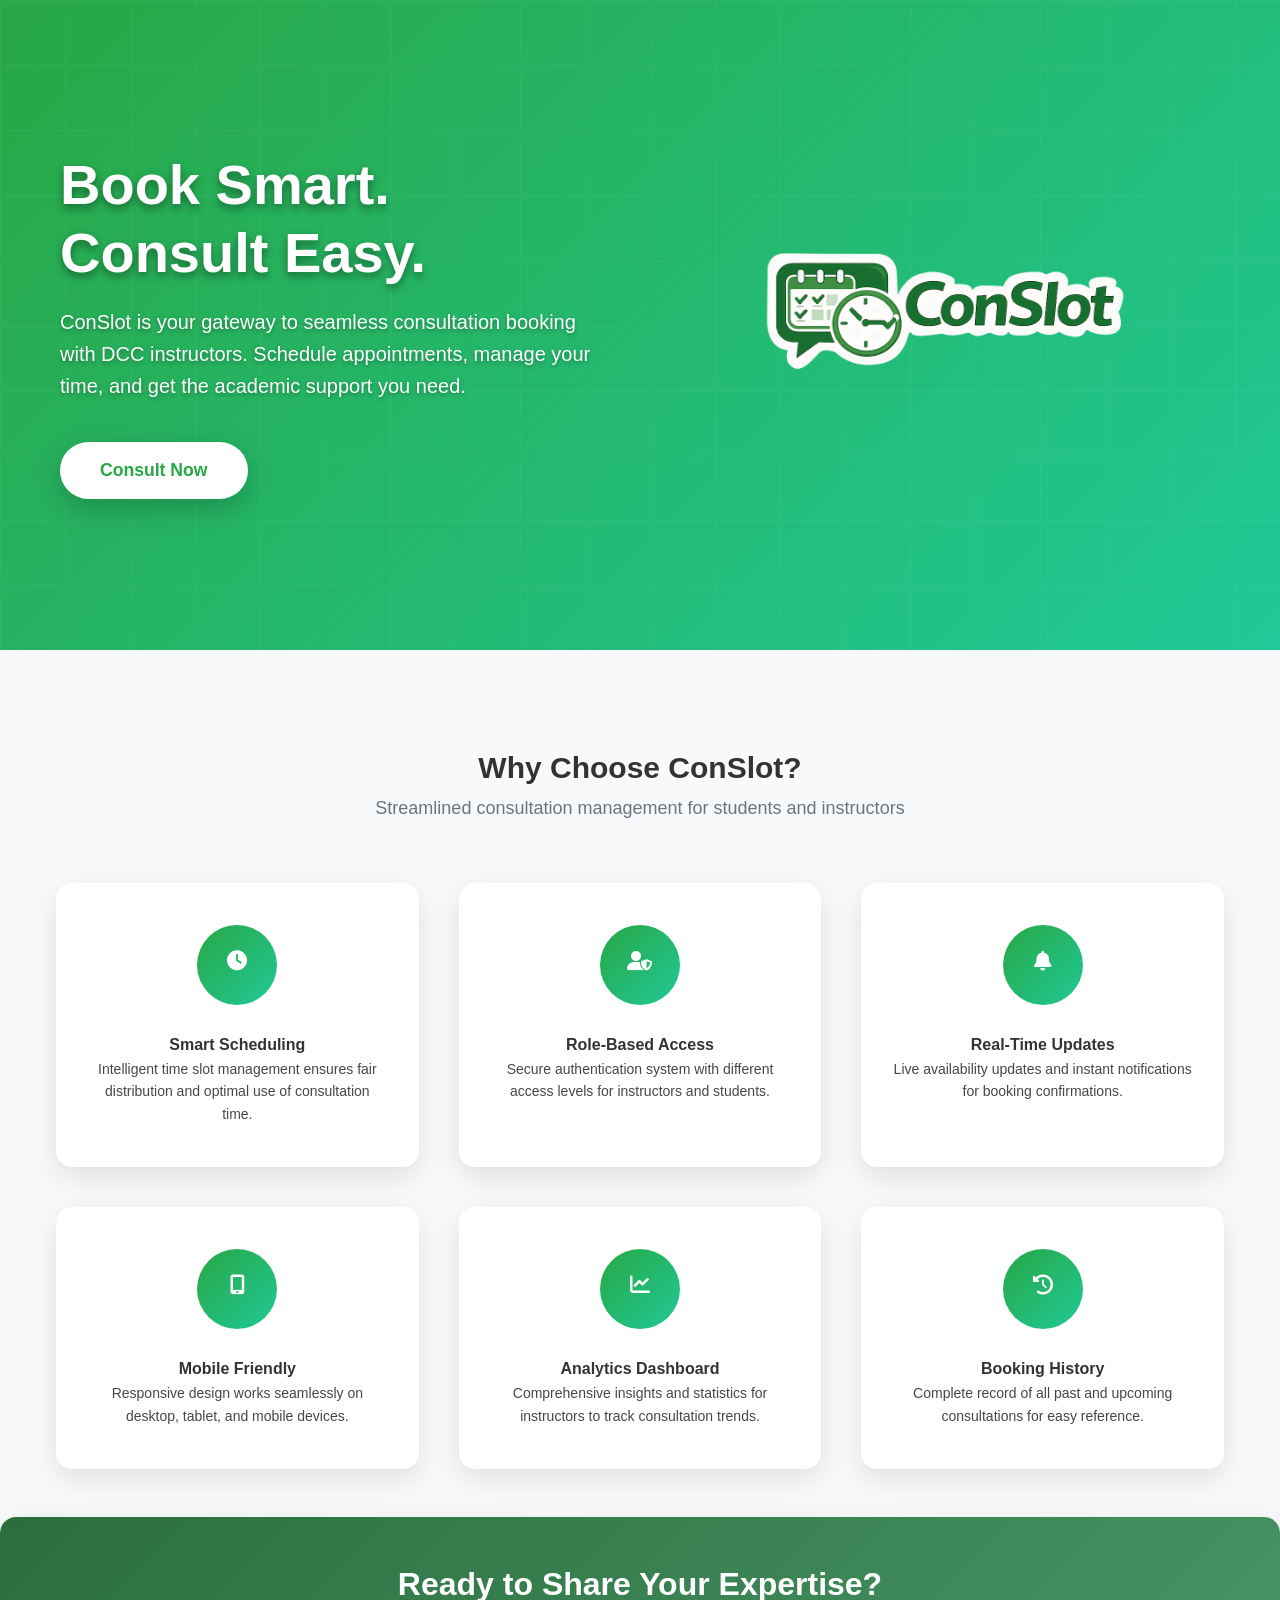
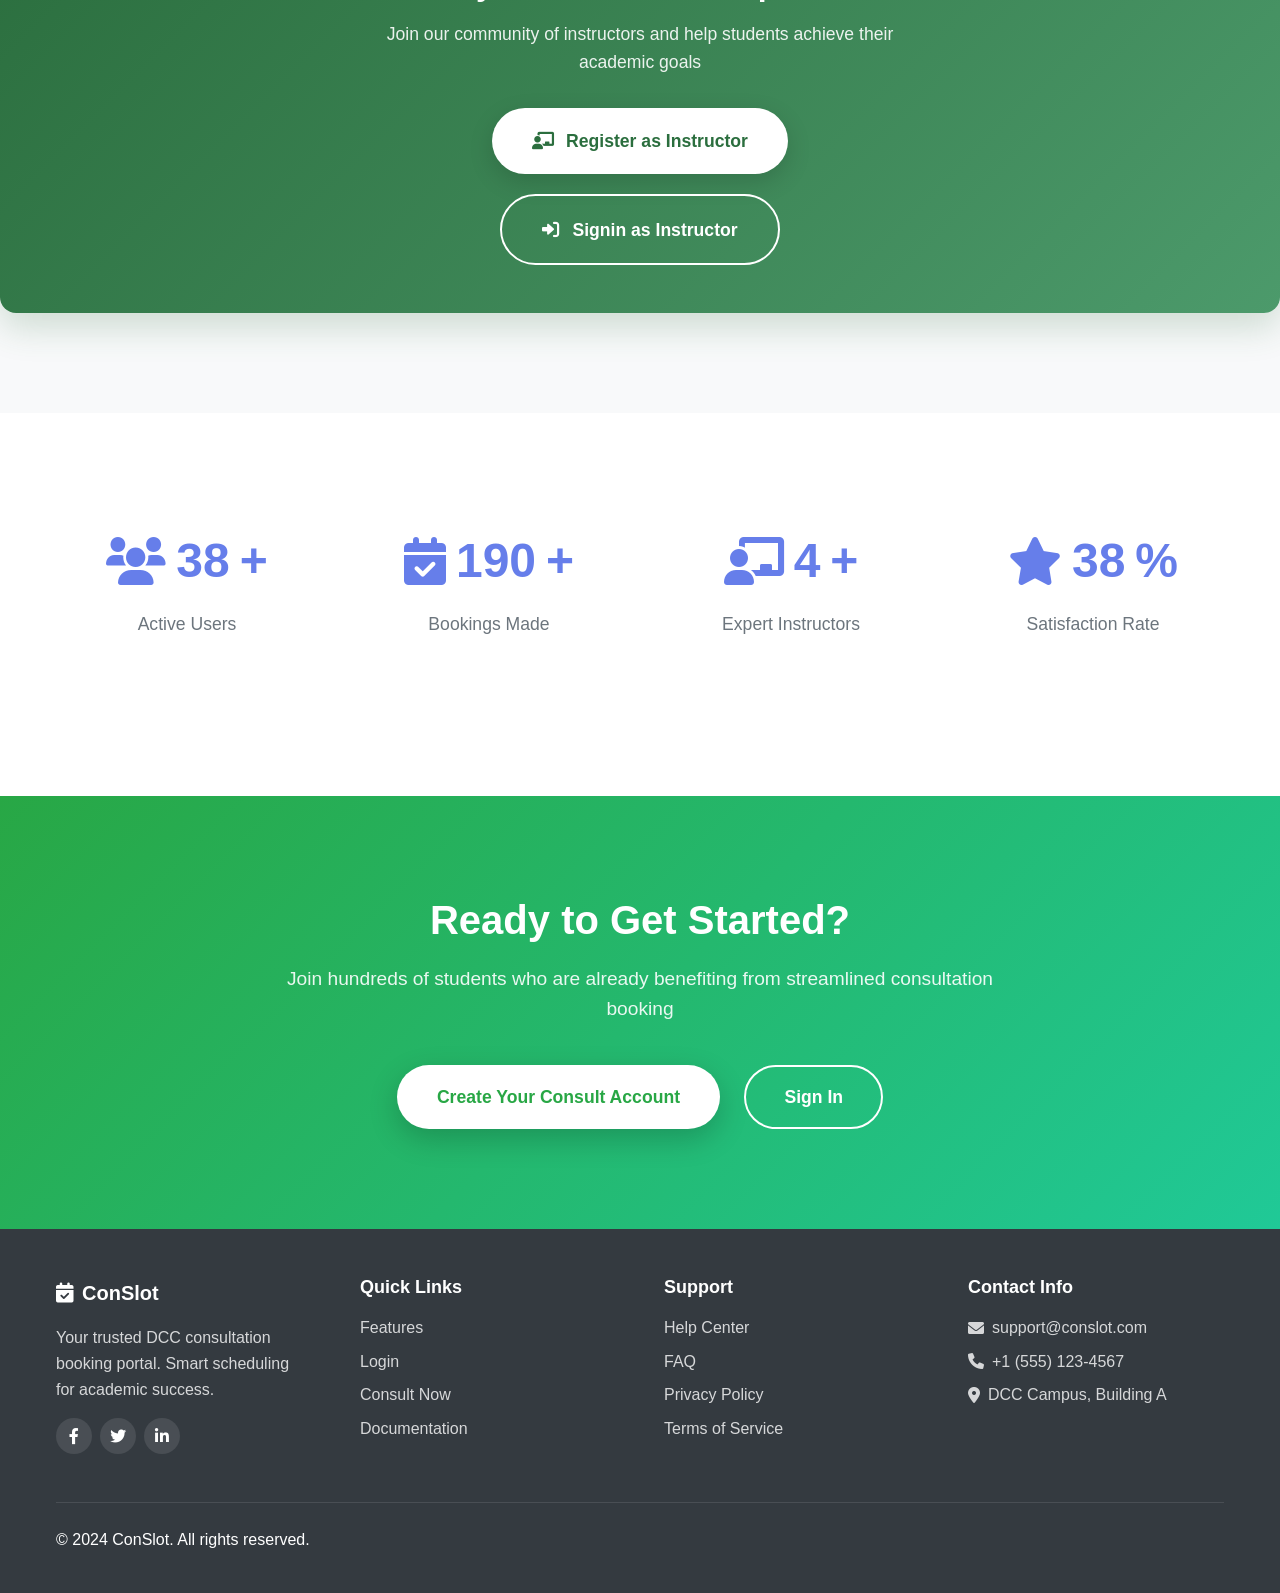
==== commit 4024f972: "Initial commit: Complete ConSlot consultation booking system with registration, login, and dashboard" ====
--- a/index.html
+++ b/index.html
@@ -895,6 +895,7 @@
                 <div id="registerScreen" style="display: none;">
                     <form id="registerModalForm" method="POST" action="auth/register.php">
                         <input type="hidden" name="csrf_token" value="">
+                        <input type="hidden" name="role" value="student">
                         
                         <div class="form-row">
                             <div class="form-group">
@@ -1051,6 +1052,7 @@
             <div class="modal-body">
                 <form id="loginModalForm" method="POST" action="auth/login.php">
                     <input type="hidden" name="csrf_token" value="">
+                    <input type="hidden" name="user_type" value="student">
                     
                     <div class="form-group">
                         <label for="loginEmail" class="form-label">
@@ -1216,8 +1218,9 @@
                 <button class="close-btn" onclick="closeInstructorRegisterModal()">&times;</button>
             </div>
             <div class="modal-body">
-                <form id="instructorRegisterModalForm" method="POST" action="auth/instructor_register.php">
+                <form id="instructorRegisterModalForm" method="POST" action="auth/register.php">
                     <input type="hidden" name="csrf_token" value="">
+                    <input type="hidden" name="role" value="instructor">
                     <input type="hidden" name="user_type" value="instructor">
                     
                     <div class="form-row">
@@ -1615,8 +1618,13 @@
         // Smooth scroll for anchor links
         document.querySelectorAll('a[href^="#"]').forEach(anchor => {
             anchor.addEventListener('click', function (e) {
+                const href = this.getAttribute('href');
+                // Skip empty anchors and anchors with onclick handlers
+                if (href === '#' || this.onclick) {
+                    return;
+                }
                 e.preventDefault();
-                const target = document.querySelector(this.getAttribute('href'));
+                const target = document.querySelector(href);
                 if (target) {
                     target.scrollIntoView({
                         behavior: 'smooth',
@@ -1645,15 +1653,6 @@
             document.body.style.overflow = 'auto';
         }
         
-        function goToLogin() {
-            window.location.href = 'auth/login.php';
-        }
-        
-        function goToRegister() {
-            showRegistrationModal();
-        }
-        
-        // Modal screen management
         function showChoiceScreen() {
             document.getElementById('choiceScreen').style.display = 'block';
             document.getElementById('registerScreen').style.display = 'none';
@@ -1662,6 +1661,96 @@
             document.querySelector('.modal-header h3').textContent = 'Welcome to ConSlot!';
         }
         
+        function closeLoginModal() {
+            const modal = document.getElementById('loginModal');
+            if (modal) {
+                modal.classList.remove('show');
+                document.body.style.overflow = 'auto';
+            }
+        }
+        
+        function closeInstructorLoginModal() {
+            const modal = document.getElementById('instructorLoginModal');
+            if (modal) {
+                modal.classList.remove('show');
+                document.body.style.overflow = 'auto';
+            }
+        }
+        
+        function closeInstructorRegisterModal() {
+            const modal = document.getElementById('instructorRegisterModal');
+            if (modal) {
+                modal.classList.remove('show');
+                document.body.style.overflow = 'auto';
+            }
+        }
+        
+        function switchToRegister() {
+            closeLoginModal();
+            showRegistrationModal();
+            showRegisterScreen();
+        }
+        
+        function goToLogin() {
+            window.location.href = 'auth/login.php';
+        }
+        
+        function goToRegister() {
+            showRegistrationModal();
+        }
+        
+        // Generate CSRF token for registration
+        function generateCSRFToken() {
+            const tokenInputs = document.querySelectorAll('input[name="csrf_token"]');
+            tokenInputs.forEach(input => {
+                // Generate a random token
+                const token = Math.random().toString(36).substring(2, 15) + 
+                             Math.random().toString(36).substring(2, 15) +
+                             Math.random().toString(36).substring(2, 15);
+                input.value = token;
+                
+                // Also store in session storage for validation
+                sessionStorage.setItem('csrf_token', token);
+            });
+        }
+
+        // Generate CSRF token for login
+        function generateLoginCSRFToken() {
+            const tokenInput = document.querySelector('#loginModalForm input[name="csrf_token"]');
+            if (tokenInput) {
+                const token = Math.random().toString(36).substring(2, 15) + 
+                             Math.random().toString(36).substring(2, 15) +
+                             Math.random().toString(36).substring(2, 15);
+                tokenInput.value = token;
+                sessionStorage.setItem('login_csrf_token', token);
+            }
+        }
+
+        // Generate CSRF token for instructor registration
+        function generateInstructorCSRFToken() {
+            const tokenInput = document.querySelector('#instructorRegisterModalForm input[name="csrf_token"]');
+            if (tokenInput) {
+                const token = Math.random().toString(36).substring(2, 15) + 
+                             Math.random().toString(36).substring(2, 15) +
+                             Math.random().toString(36).substring(2, 15);
+                tokenInput.value = token;
+                sessionStorage.setItem('instructor_csrf_token', token);
+            }
+        }
+
+        // Generate CSRF token for instructor login
+        function generateInstructorLoginCSRFToken() {
+            const tokenInput = document.querySelector('#instructorLoginForm input[name="csrf_token"]');
+            if (tokenInput) {
+                const token = Math.random().toString(36).substring(2, 15) + 
+                             Math.random().toString(36).substring(2, 15) +
+                             Math.random().toString(36).substring(2, 15);
+                tokenInput.value = token;
+                sessionStorage.setItem('instructor_login_csrf_token', token);
+            }
+        }
+
+        // Update modal functions to generate tokens
         function showRegisterScreen() {
             document.getElementById('choiceScreen').style.display = 'none';
             document.getElementById('registerScreen').style.display = 'block';
@@ -1670,76 +1759,43 @@
             document.querySelector('.modal-header h3').textContent = 'Create Your ConSlot Account';
             generateCSRFToken();
         }
-        
+
         function showLoginScreen() {
             closeRegistrationModal();
             showLoginModal();
         }
-        
-        // Login Modal Functions
+
         function showLoginModal() {
             const modal = document.getElementById('loginModal');
             modal.classList.add('show');
             document.body.style.overflow = 'hidden';
             generateLoginCSRFToken();
-            // Load remembered email if exists
             loadRememberedEmail();
         }
-        
-        function closeLoginModal() {
-            const modal = document.getElementById('loginModal');
-            modal.classList.remove('show');
-            document.body.style.overflow = 'auto';
-        }
-        
-        // Instructor Registration Modal Functions
+
         function showInstructorRegisterModal() {
             const modal = document.getElementById('instructorRegisterModal');
-            modal.classList.add('show');
-            document.body.style.overflow = 'hidden';
-            generateCSRFToken();
-        }
-        
-        function closeInstructorRegisterModal() {
-            const modal = document.getElementById('instructorRegisterModal');
-            modal.classList.remove('show');
-            document.body.style.overflow = 'auto';
-        }
-        
-        // Instructor Login Modal Functions
+            if (modal) {
+                modal.classList.add('show');
+                // Don't set body overflow to hidden, it causes the opacity issue
+                // document.body.style.overflow = 'hidden';
+                // Ensure modal content is visible
+                const modalContent = modal.querySelector('.modal-content');
+                if (modalContent) {
+                    modalContent.style.display = 'block';
+                }
+                generateInstructorCSRFToken();
+            }
+        }
+
         function showInstructorLoginModal() {
             const modal = document.getElementById('instructorLoginModal');
-            modal.classList.add('show');
-            document.body.style.overflow = 'hidden';
-            generateCSRFToken();
-        }
-        
-        function closeInstructorLoginModal() {
-            const modal = document.getElementById('instructorLoginModal');
-            modal.classList.remove('show');
-            document.body.style.overflow = 'auto';
-        }
-        
-        function switchToRegister() {
-            closeLoginModal();
-            showRegistrationModal();
-            showRegisterScreen();
-        }
-        
-        function switchToLogin() {
-            closeRegistrationModal();
-            showLoginModal();
-        }
-        
-        // Generate CSRF token for login
-        function generateLoginCSRFToken() {
-            const tokenInput = document.querySelector('#loginModalForm input[name="csrf_token"]');
-            if (tokenInput) {
-                tokenInput.value = Math.random().toString(36).substring(2, 15) + Math.random().toString(36).substring(2, 15);
-            }
-        }
-        
-        // Load remembered email
+            if (modal) {
+                modal.classList.add('show');
+                document.body.style.overflow = 'hidden';
+                generateInstructorLoginCSRFToken();
+            }
+        }
         function loadRememberedEmail() {
             const rememberedEmail = getCookie('remember_email');
             if (rememberedEmail) {
@@ -1772,8 +1828,9 @@
         }
 
         // Password strength checker
-        function checkPasswordStrength(password) {
-            const strengthDiv = document.getElementById('passwordStrength');
+        function checkPasswordStrength(password, formType = 'student') {
+            const strengthDivId = formType === 'instructor' ? 'instructorPasswordStrength' : 'passwordStrength';
+            const strengthDiv = document.getElementById(strengthDivId);
             let strength = 0;
             
             if (password.length >= 6) strength++;
@@ -1801,11 +1858,14 @@
             }
         }
 
-        // Password confirmation checker
-        function checkPasswordMatch() {
-            const password = document.getElementById('password').value;
-            const confirmPassword = document.getElementById('confirm_password').value;
-            const confirmInput = document.getElementById('confirm_password');
+        // Password confirmation checker for instructor
+        function checkPasswordMatch(formType = 'student') {
+            const passwordId = formType === 'instructor' ? 'instructorPassword' : 'password';
+            const confirmId = formType === 'instructor' ? 'instructorConfirmPassword' : 'confirm_password';
+            
+            const password = document.getElementById(passwordId).value;
+            const confirmPassword = document.getElementById(confirmId).value;
+            const confirmInput = document.getElementById(confirmId);
             
             if (confirmPassword.length > 0) {
                 if (password === confirmPassword) {
@@ -1820,7 +1880,7 @@
             }
         }
 
-        // Form validation
+        // Form validation for student
         function validateForm() {
             const firstName = document.getElementById('firstName').value.trim();
             const lastName = document.getElementById('lastName').value.trim();
@@ -1866,6 +1926,52 @@
             submitBtn.disabled = !isValid;
         }
 
+        // Form validation for instructor
+        function validateInstructorForm() {
+            const firstName = document.getElementById('instructorFirstName').value.trim();
+            const lastName = document.getElementById('instructorLastName').value.trim();
+            const email = document.getElementById('instructorEmail').value.trim();
+            const password = document.getElementById('instructorPassword').value;
+            const confirmPassword = document.getElementById('instructorConfirmPassword').value;
+            const terms = document.querySelector('#instructorRegisterModalForm input[name="terms"]').checked;
+            const submitBtn = document.getElementById('instructorSubmitBtn');
+            
+            let isValid = true;
+            
+            // Validate first name
+            if (firstName.length < 2) {
+                isValid = false;
+            }
+            
+            // Validate last name
+            if (lastName.length < 2) {
+                isValid = false;
+            }
+            
+            // Validate email
+            const emailRegex = /^[^\s@]+@[^\s@]+\.[^\s@]+$/;
+            if (!emailRegex.test(email)) {
+                isValid = false;
+            }
+            
+            // Validate password
+            if (password.length < 6) {
+                isValid = false;
+            }
+            
+            // Validate password match
+            if (password !== confirmPassword) {
+                isValid = false;
+            }
+            
+            // Validate terms
+            if (!terms) {
+                isValid = false;
+            }
+            
+            submitBtn.disabled = !isValid;
+        }
+
         // Generate CSRF token (simplified version)
         function generateCSRFToken() {
             const tokenInput = document.querySelector('input[name="csrf_token"]');
@@ -1885,6 +1991,7 @@
 
         // Initialize form validation
         document.addEventListener('DOMContentLoaded', function() {
+            // Student registration form
             const form = document.getElementById('registerModalForm');
             if (form) {
                 const passwordField = document.getElementById('password');
@@ -1905,8 +2012,235 @@
                 form.addEventListener('input', validateForm);
                 form.addEventListener('change', validateForm);
                 
+                // Handle form submission
+                form.addEventListener('submit', function(e) {
+                    e.preventDefault();
+                    
+                    const submitBtn = document.getElementById('submitBtn');
+                    const originalText = submitBtn.innerHTML;
+                    
+                    // Show loading state
+                    submitBtn.disabled = true;
+                    submitBtn.innerHTML = '<i class="fas fa-spinner fa-spin"></i> Creating Account...';
+                    
+                    // Create form data
+                    const formData = new FormData(form);
+                    
+                    // Submit via AJAX
+                    fetch(form.action, {
+                        method: 'POST',
+                        body: formData
+                    })
+                    .then(response => response.json())
+                    .then(data => {
+                        if (data.status === 'success') {
+                            // Show success notification
+                            showNotification(data.message, 'success');
+                            
+                            // Close registration modal
+                            closeRegistrationModal();
+                            
+                            // Show login modal after a short delay
+                            setTimeout(() => {
+                                showLoginModal();
+                                // Pre-fill email in login form
+                                const loginEmail = document.getElementById('loginEmail');
+                                if (loginEmail) {
+                                    loginEmail.value = formData.get('email');
+                                }
+                            }, 1000);
+                        } else {
+                            // Show error notification
+                            showNotification(data.message, 'error');
+                        }
+                    })
+                    .catch(error => {
+                        console.error('Error:', error);
+                        showNotification('Registration failed. Please try again.', 'error');
+                    })
+                    .finally(() => {
+                        // Reset button state
+                        submitBtn.disabled = false;
+                        submitBtn.innerHTML = originalText;
+                    });
+                });
+                
                 // Initial validation
                 validateForm();
+            }
+
+            // Instructor registration form
+            const instructorForm = document.getElementById('instructorRegisterModalForm');
+            if (instructorForm) {
+                const passwordField = document.getElementById('instructorPassword');
+                const confirmPasswordField = document.getElementById('instructorConfirmPassword');
+                
+                passwordField.addEventListener('input', function() {
+                    checkPasswordStrength(this.value, 'instructor');
+                    checkPasswordMatch('instructor');
+                    validateInstructorForm();
+                });
+                
+                confirmPasswordField.addEventListener('input', function() {
+                    checkPasswordMatch('instructor');
+                    validateInstructorForm();
+                });
+                
+                // Validate all fields on input
+                instructorForm.addEventListener('input', validateInstructorForm);
+                instructorForm.addEventListener('change', validateInstructorForm);
+                
+                // Handle form submission
+                instructorForm.addEventListener('submit', function(e) {
+                    e.preventDefault();
+                    
+                    const submitBtn = document.getElementById('instructorSubmitBtn');
+                    const originalText = submitBtn.innerHTML;
+                    
+                    // Show loading state
+                    submitBtn.disabled = true;
+                    submitBtn.innerHTML = '<i class="fas fa-spinner fa-spin"></i> Creating Account...';
+                    
+                    // Create form data
+                    const formData = new FormData(instructorForm);
+                    
+                    // Submit via AJAX
+                    fetch(instructorForm.action, {
+                        method: 'POST',
+                        body: formData
+                    })
+                    .then(response => response.json())
+                    .then(data => {
+                        if (data.status === 'success') {
+                            // Show success notification
+                            showNotification(data.message, 'success');
+                            
+                            // Close registration modal
+                            closeInstructorRegisterModal();
+                            
+                            // Show instructor login modal after a short delay
+                            setTimeout(() => {
+                                showInstructorLoginModal();
+                                // Pre-fill email in instructor login form
+                                const instructorLoginEmail = document.getElementById('instructorLoginEmail');
+                                if (instructorLoginEmail) {
+                                    instructorLoginEmail.value = formData.get('email');
+                                }
+                            }, 1000);
+                        } else {
+                            // Show error notification
+                            showNotification(data.message, 'error');
+                        }
+                    })
+                    .catch(error => {
+                        console.error('Error:', error);
+                        showNotification('Registration failed. Please try again.', 'error');
+                    })
+                    .finally(() => {
+                        // Reset button state
+                        submitBtn.disabled = false;
+                        submitBtn.innerHTML = originalText;
+                    });
+                });
+                
+                // Initial validation
+                validateInstructorForm();
+            }
+
+            // Student login form
+            const loginForm = document.getElementById('loginModalForm');
+            if (loginForm) {
+                loginForm.addEventListener('submit', function(e) {
+                    e.preventDefault();
+                    
+                    const submitBtn = loginForm.querySelector('button[type="submit"]');
+                    const originalText = submitBtn.innerHTML;
+                    
+                    // Show loading state
+                    submitBtn.disabled = true;
+                    submitBtn.innerHTML = '<i class="fas fa-spinner fa-spin"></i> Signing in...';
+                    
+                    // Create form data
+                    const formData = new FormData(loginForm);
+                    
+                    // Submit via AJAX
+                    fetch(loginForm.action, {
+                        method: 'POST',
+                        body: formData
+                    })
+                    .then(response => response.json())
+                    .then(data => {
+                        if (data.status === 'success') {
+                            // Show success notification
+                            showNotification(data.message, 'success');
+                            
+                            // Redirect to dashboard after a short delay
+                            setTimeout(() => {
+                                window.location.href = data.redirect;
+                            }, 1000);
+                        } else {
+                            // Show error notification
+                            showNotification(data.message, 'error');
+                        }
+                    })
+                    .catch(error => {
+                        console.error('Error:', error);
+                        showNotification('Login failed. Please try again.', 'error');
+                    })
+                    .finally(() => {
+                        // Reset button state
+                        submitBtn.disabled = false;
+                        submitBtn.innerHTML = originalText;
+                    });
+                });
+            }
+
+            // Instructor login form
+            const instructorLoginForm = document.getElementById('instructorLoginForm');
+            if (instructorLoginForm) {
+                instructorLoginForm.addEventListener('submit', function(e) {
+                    e.preventDefault();
+                    
+                    const submitBtn = instructorLoginForm.querySelector('button[type="submit"]');
+                    const originalText = submitBtn.innerHTML;
+                    
+                    // Show loading state
+                    submitBtn.disabled = true;
+                    submitBtn.innerHTML = '<i class="fas fa-spinner fa-spin"></i> Signing in...';
+                    
+                    // Create form data
+                    const formData = new FormData(instructorLoginForm);
+                    
+                    // Submit via AJAX
+                    fetch(instructorLoginForm.action, {
+                        method: 'POST',
+                        body: formData
+                    })
+                    .then(response => response.json())
+                    .then(data => {
+                        if (data.status === 'success') {
+                            // Show success notification
+                            showNotification(data.message, 'success');
+                            
+                            // Redirect to dashboard after a short delay
+                            setTimeout(() => {
+                                window.location.href = data.redirect;
+                            }, 1000);
+                        } else {
+                            // Show error notification
+                            showNotification(data.message, 'error');
+                        }
+                    })
+                    .catch(error => {
+                        console.error('Error:', error);
+                        showNotification('Login failed. Please try again.', 'error');
+                    })
+                    .finally(() => {
+                        // Reset button state
+                        submitBtn.disabled = false;
+                        submitBtn.innerHTML = originalText;
+                    });
+                });
             }
         });
         
@@ -1940,6 +2274,95 @@
                 closeInstructorLoginModal();
             }
         });
+        
+        // Show notification function
+        function showNotification(message, type = 'success') {
+            // Remove existing notifications
+            const existing = document.querySelector('.notification');
+            if (existing) existing.remove();
+            
+            // Create notification element
+            const notification = document.createElement('div');
+            notification.className = `notification notification-${type}`;
+            notification.innerHTML = `
+                <span class="notification-message">${message}</span>
+                <span class="notification-close" onclick="this.parentElement.remove()">&times;</span>
+            `;
+            
+            // Add styles
+            notification.style.cssText = `
+                position: fixed;
+                top: 20px;
+                right: 20px;
+                padding: 15px 20px;
+                border-radius: 8px;
+                color: white;
+                font-weight: 500;
+                z-index: 9999;
+                max-width: 350px;
+                box-shadow: 0 4px 15px rgba(0,0,0,0.2);
+                animation: slideInRight 0.3s ease-out;
+                display: flex;
+                align-items: center;
+                gap: 10px;
+            `;
+            
+            // Set background color based on type
+            if (type === 'success') {
+                notification.style.background = 'linear-gradient(135deg, #28a745, #20c997)';
+            } else if (type === 'error') {
+                notification.style.background = 'linear-gradient(135deg, #dc3545, #c82333)';
+            } else if (type === 'warning') {
+                notification.style.background = 'linear-gradient(135deg, #ffc107, #e0a800)';
+                notification.style.color = '#333';
+            }
+            
+            // Add close button style
+            const closeBtn = notification.querySelector('.notification-close');
+            closeBtn.style.cssText = `
+                cursor: pointer;
+                font-size: 20px;
+                font-weight: bold;
+                margin-left: 10px;
+            `;
+            
+            document.body.appendChild(notification);
+            
+            // Auto remove after 5 seconds
+            setTimeout(() => {
+                if (notification.parentElement) {
+                    notification.style.animation = 'slideOutRight 0.3s ease-out';
+                    setTimeout(() => notification.remove(), 300);
+                }
+            }, 5000);
+        }
+        
+        // Check for URL parameters on page load
+        document.addEventListener('DOMContentLoaded', function() {
+            const urlParams = new URLSearchParams(window.location.search);
+            const message = urlParams.get('message');
+            const type = urlParams.get('type');
+            
+            if (message) {
+                showNotification(decodeURIComponent(message), type || 'success');
+                // Clear URL parameters
+                window.history.replaceState({}, document.title, window.location.pathname);
+            }
+        });
+        
+        // Add animation styles
+        const style = document.createElement('style');
+        style.textContent = `
+            @keyframes slideInRight {
+                from { transform: translateX(100%); opacity: 0; }
+                to { transform: translateX(0); opacity: 1; }
+            }
+            @keyframes slideOutRight {
+                from { transform: translateX(0); opacity: 1; }
+                to { transform: translateX(100%); opacity: 0; }
+            }
+        `;
+        document.head.appendChild(style);
     </script>
 </body>
 </html>
--- a/css/style.css
+++ b/css/style.css
@@ -1090,6 +1090,66 @@
     font-weight: 500;
 }
 
+/* Google Sign-In Styles */
+.auth-divider {
+    display: flex;
+    align-items: center;
+    margin: var(--spacing-lg) 0;
+    gap: var(--spacing-md);
+}
+
+.auth-divider::before,
+.auth-divider::after {
+    content: '';
+    flex: 1;
+    height: 1px;
+    background: var(--border-light);
+}
+
+.auth-divider span {
+    color: var(--text-secondary);
+    font-size: var(--font-size-sm);
+    font-weight: 500;
+    padding: 0 var(--spacing-sm);
+}
+
+.google-signin {
+    margin-bottom: var(--spacing-lg);
+}
+
+.btn-google {
+    background: #ffffff;
+    border: 1px solid var(--border-color);
+    color: var(--text-primary);
+    display: flex;
+    align-items: center;
+    justify-content: center;
+    gap: var(--spacing-sm);
+    transition: var(--transition);
+    text-decoration: none;
+    font-weight: 500;
+}
+
+.btn-google:hover {
+    background: var(--bg-secondary);
+    border-color: var(--border-dark);
+    color: var(--text-primary);
+    text-decoration: none;
+    transform: translateY(-2px);
+    box-shadow: var(--shadow);
+}
+
+.btn-google i {
+    color: #4285f4;
+    font-size: var(--font-size-lg);
+}
+
+.btn-google.btn-full {
+    width: 100%;
+    padding: var(--spacing-md) var(--spacing-lg);
+    border-radius: var(--radius);
+}
+
 .auth-features {
     position: absolute;
     top: var(--spacing-xl);
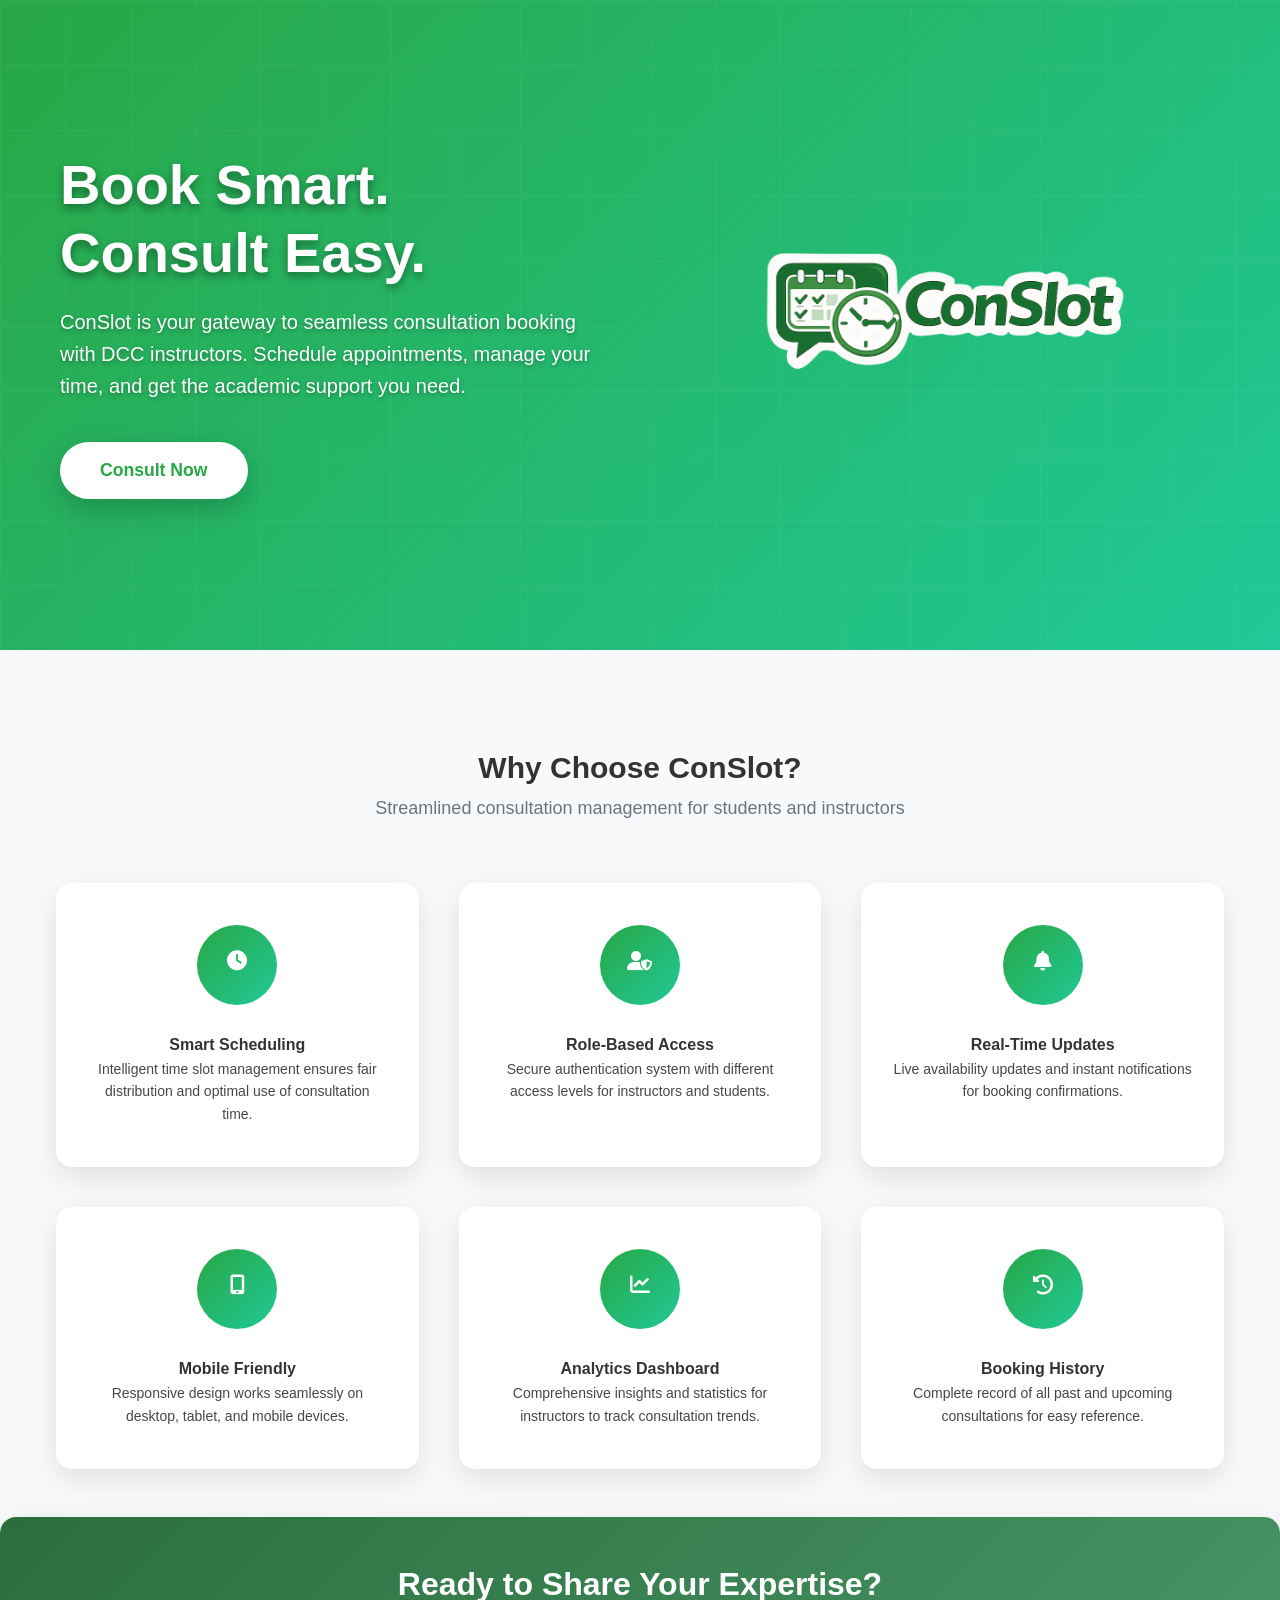
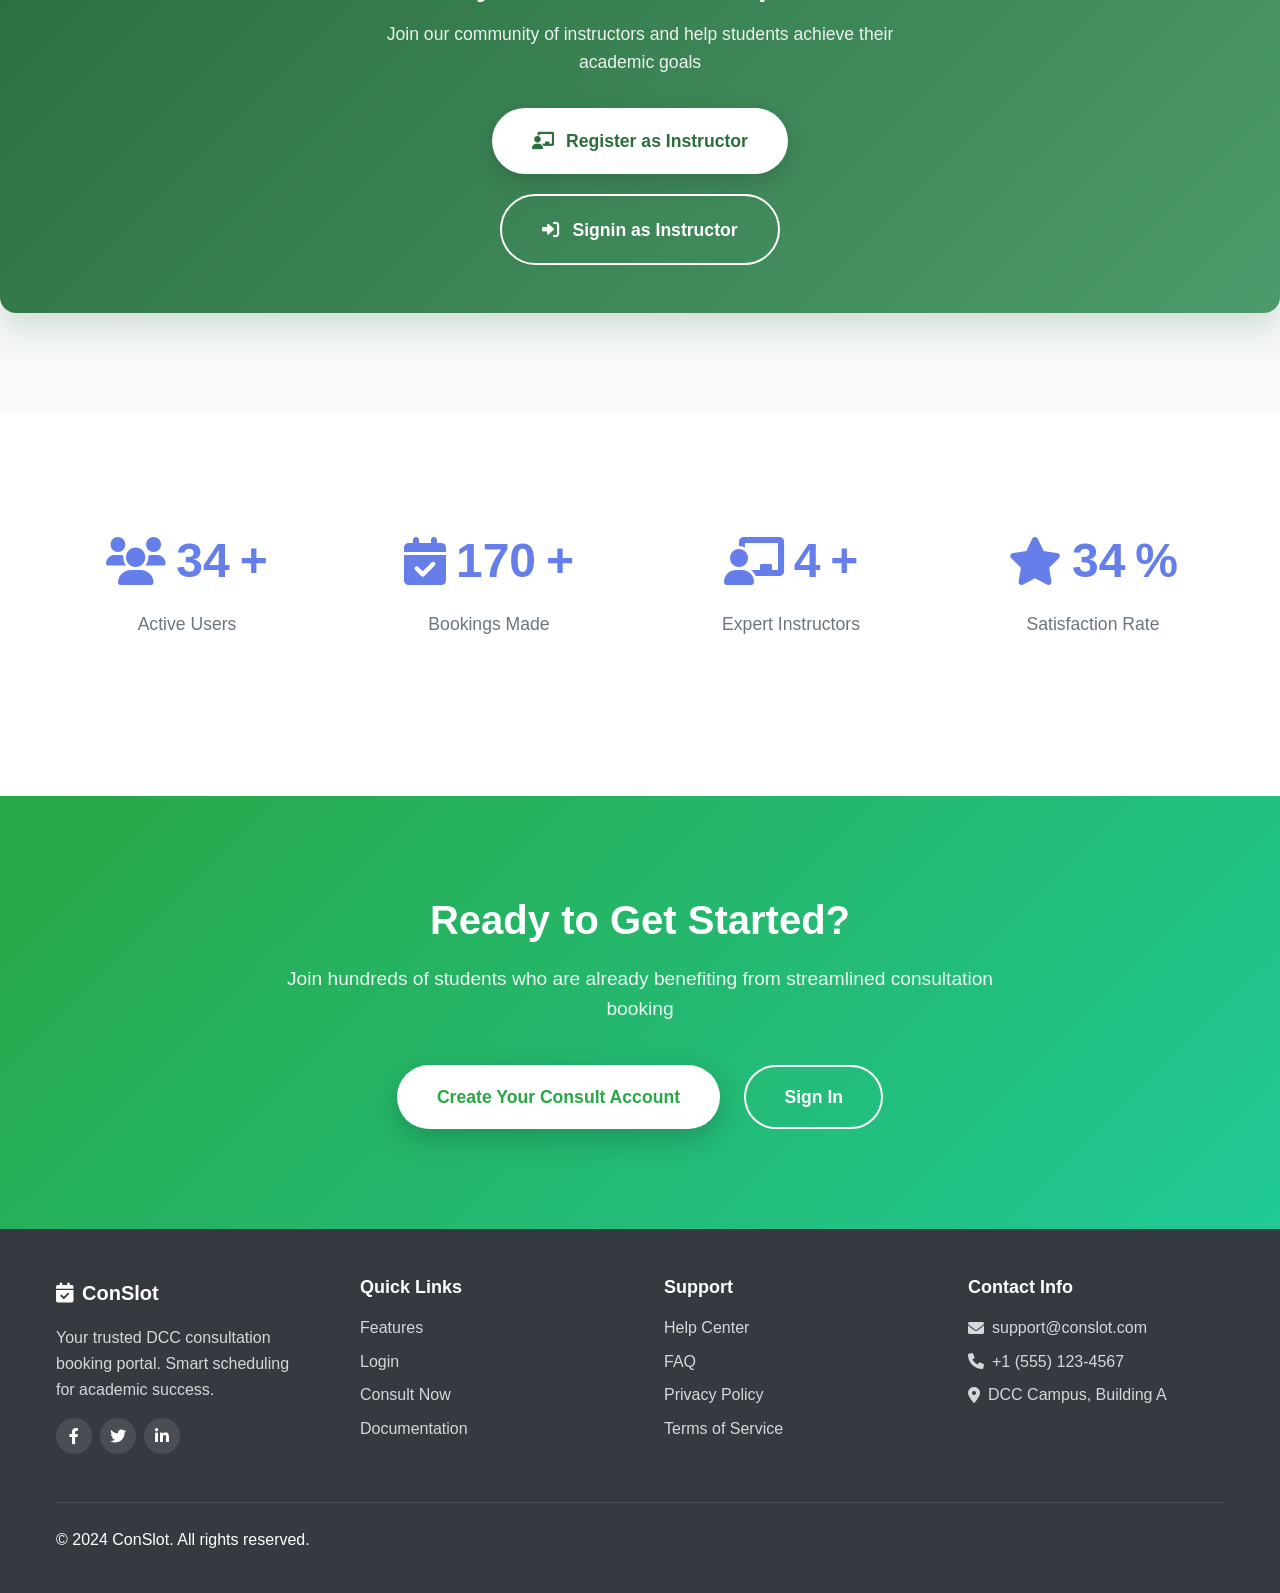
==== commit 6eb39e54: "Update dashboard, styles, and add booking approval" ====
--- a/index.html
+++ b/index.html
@@ -739,38 +739,6 @@
             background: #28a745;
             color: white;
             transform: translateY(-2px);
-        }
-        
-        .btn-google {
-            width: 100%;
-            padding: 1.125rem;
-            background: white;
-            border: 2px solid #e5e7eb;
-            border-radius: 16px;
-            color: #374151;
-            display: flex;
-            align-items: center;
-            justify-content: center;
-            gap: 0.75rem;
-            transition: all 0.3s ease;
-            text-decoration: none;
-            font-weight: 600;
-            font-size: 1rem;
-            box-shadow: 0 4px 15px rgba(0, 0, 0, 0.05);
-        }
-        
-        .btn-google:hover {
-            background: #f8fafc;
-            border-color: #28a745;
-            color: #1f2937;
-            text-decoration: none;
-            transform: translateY(-2px);
-            box-shadow: 0 8px 25px rgba(40, 167, 69, 0.15);
-        }
-        
-        .btn-google i {
-            color: #4285f4;
-            font-size: 1.25rem;
         }
         
         @media (max-width: 768px) {
@@ -1027,17 +995,6 @@
                         </div>
                     </form>
                 </div>
-                
-                <div class="auth-divider" id="registerDivider" style="display: none;">
-                    <span>OR</span>
-                </div>
-                
-                <div class="google-signin" id="registerGoogle" style="display: none;">
-                    <a href="auth/google_oauth.php?action=register" class="btn btn-google btn-full">
-                        <i class="fab fa-google"></i>
-                        Sign up with Google
-                    </a>
-                </div>
             </div>
         </div>
     </div>
@@ -1105,23 +1062,12 @@
                             <i class="fas fa-sign-in-alt"></i>
                             Sign In
                         </button>
-                        <button type="button" class="btn btn-secondary btn-full" onclick="switchToRegister()">
+                        <button type="button" class="btn btn-secondary btn-full" onclick="showInstructorLoginModal()">
                             <i class="fas fa-user-plus"></i>
                             Need an account? Register
                         </button>
                     </div>
                 </form>
-                
-                <div class="auth-divider">
-                    <span>OR</span>
-                </div>
-                
-                <div class="google-signin">
-                    <a href="auth/google_oauth.php?action=login" class="btn btn-google btn-full">
-                        <i class="fab fa-google"></i>
-                        Sign in with Google
-                    </a>
-                </div>
             </div>
         </div>
     </div>
@@ -1195,17 +1141,6 @@
                         </button>
                     </div>
                 </form>
-                
-                <div class="auth-divider">
-                    <span>OR</span>
-                </div>
-                
-                <div class="google-signin">
-                    <a href="auth/google_oauth.php?action=login&user_type=instructor" class="btn btn-google btn-full">
-                        <i class="fab fa-google"></i>
-                        Sign in with Google
-                    </a>
-                </div>
             </div>
         </div>
     </div>
@@ -1352,17 +1287,6 @@
                         </button>
                     </div>
                 </form>
-                
-                <div class="auth-divider">
-                    <span>OR</span>
-                </div>
-                
-                <div class="google-signin">
-                    <a href="auth/google_oauth.php?action=register&user_type=instructor" class="btn btn-google btn-full">
-                        <i class="fab fa-google"></i>
-                        Sign up with Google
-                    </a>
-                </div>
             </div>
         </div>
     </div>
@@ -1656,8 +1580,6 @@
         function showChoiceScreen() {
             document.getElementById('choiceScreen').style.display = 'block';
             document.getElementById('registerScreen').style.display = 'none';
-            document.getElementById('registerDivider').style.display = 'none';
-            document.getElementById('registerGoogle').style.display = 'none';
             document.querySelector('.modal-header h3').textContent = 'Welcome to ConSlot!';
         }
         
@@ -1754,8 +1676,6 @@
         function showRegisterScreen() {
             document.getElementById('choiceScreen').style.display = 'none';
             document.getElementById('registerScreen').style.display = 'block';
-            document.getElementById('registerDivider').style.display = 'flex';
-            document.getElementById('registerGoogle').style.display = 'block';
             document.querySelector('.modal-header h3').textContent = 'Create Your ConSlot Account';
             generateCSRFToken();
         }
--- a/css/style.css
+++ b/css/style.css
@@ -1090,65 +1090,6 @@
     font-weight: 500;
 }
 
-/* Google Sign-In Styles */
-.auth-divider {
-    display: flex;
-    align-items: center;
-    margin: var(--spacing-lg) 0;
-    gap: var(--spacing-md);
-}
-
-.auth-divider::before,
-.auth-divider::after {
-    content: '';
-    flex: 1;
-    height: 1px;
-    background: var(--border-light);
-}
-
-.auth-divider span {
-    color: var(--text-secondary);
-    font-size: var(--font-size-sm);
-    font-weight: 500;
-    padding: 0 var(--spacing-sm);
-}
-
-.google-signin {
-    margin-bottom: var(--spacing-lg);
-}
-
-.btn-google {
-    background: #ffffff;
-    border: 1px solid var(--border-color);
-    color: var(--text-primary);
-    display: flex;
-    align-items: center;
-    justify-content: center;
-    gap: var(--spacing-sm);
-    transition: var(--transition);
-    text-decoration: none;
-    font-weight: 500;
-}
-
-.btn-google:hover {
-    background: var(--bg-secondary);
-    border-color: var(--border-dark);
-    color: var(--text-primary);
-    text-decoration: none;
-    transform: translateY(-2px);
-    box-shadow: var(--shadow);
-}
-
-.btn-google i {
-    color: #4285f4;
-    font-size: var(--font-size-lg);
-}
-
-.btn-google.btn-full {
-    width: 100%;
-    padding: var(--spacing-md) var(--spacing-lg);
-    border-radius: var(--radius);
-}
 
 .auth-features {
     position: absolute;
